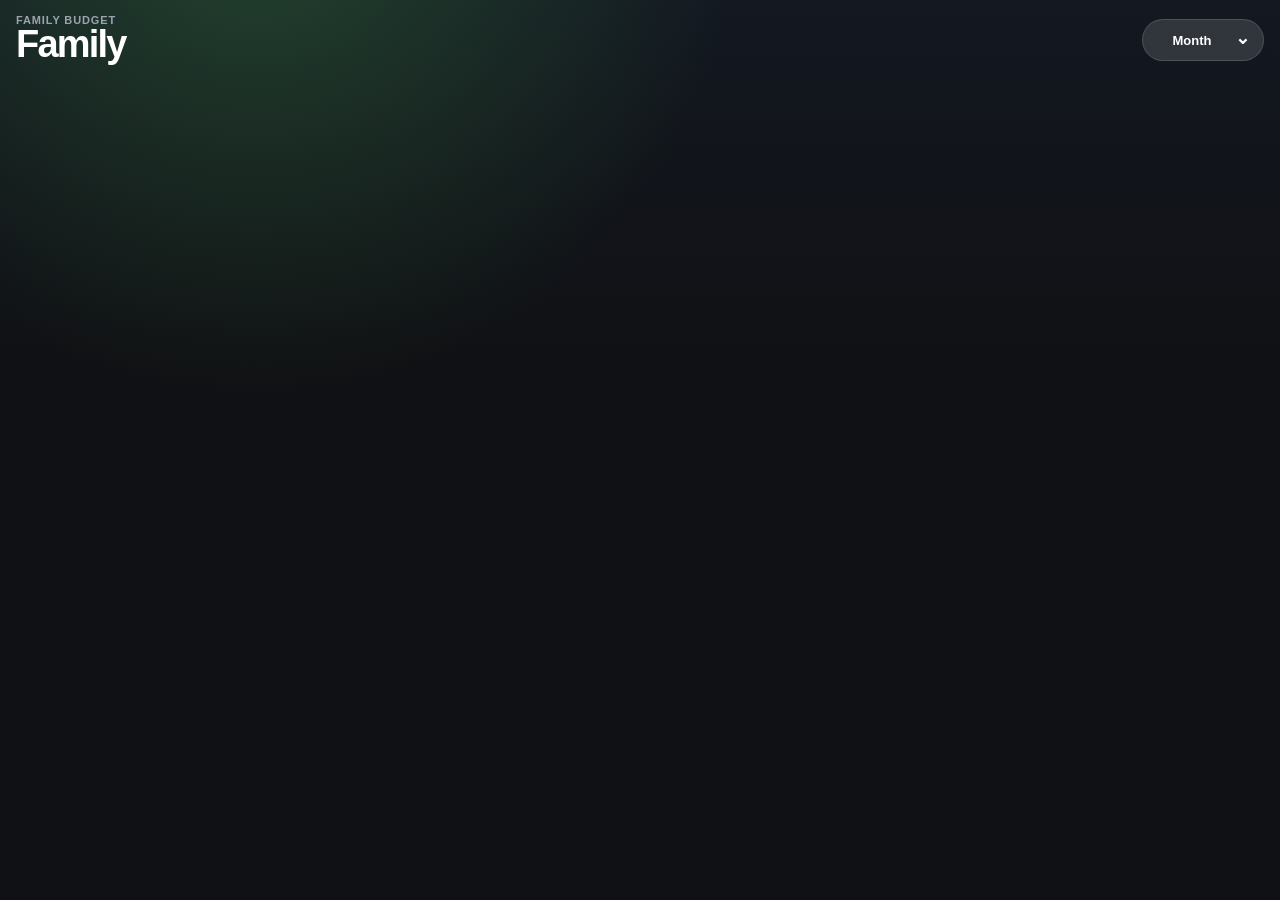
==== index.html @ 17b109dc "Sprint 1.1 dashboard cards" ====
<!doctype html>
<html lang="en">
<head>
  <meta charset="UTF-8">
  <meta name="viewport" content="width=device-width, initial-scale=1, maximum-scale=1, viewport-fit=cover">
  <title>Family Budget</title>
  <meta name="theme-color" content="#101114">
  <meta name="apple-mobile-web-app-title" content="Budget">
  <meta name="apple-mobile-web-app-capable" content="yes">
  <meta name="mobile-web-app-capable" content="yes">
  <meta name="apple-mobile-web-app-status-bar-style" content="black-translucent">
  <link rel="manifest" href="manifest.json">
  <link rel="stylesheet" href="style.css">
</head>

<body>
  <div class="phone-app">
    <header class="app-header">
      <div>
        <div class="mini-label">Family Budget</div>
        <h1>Family</h1>
      </div>

      <div class="month-picker">
        <button id="monthButton" class="month-button" type="button">Month</button>
        <div id="monthMenu" class="month-menu hidden"></div>
      </div>
    </header>

    <main class="app-main">
      <section id="setupCard" class="sheet-card hidden">
        <div class="section-title">Choose user</div>
        <select id="userSelect"></select>
        <button id="continueBtn" type="button">Continue</button>
      </section>

      <section id="mainApp" class="hidden">
        <section id="viewHome" class="view active-view">
          <section id="miniDashboard" class="mini-dashboard hidden">
            <div>
              <span>Remaining this month</span>
              <strong id="miniRemaining"></strong>
            </div>
            <div class="mini-dashboard-bar">
              <div id="miniDashboardFill"></div>
            </div>
          </section>

          <div id="userButtons" class="user-buttons"></div>
          <div id="favoriteButtons" class="favorite-buttons"></div>

          <section id="heroCard" class="hero-card hidden">
            <div class="hero-top">
              <div>
                <div class="mini-label">Selected</div>
                <div id="previewCategory" class="hero-category"></div>
              </div>
              <div class="hero-balance">
                <div class="mini-label">Balance</div>
                <div id="previewBalance" class="balance-amount"></div>
              </div>
            </div>
            <div class="progress-track"><div id="progressFill" class="progress-fill"></div></div>
            <div class="stats-grid">
              <div><span>Budget</span><strong id="previewBudget"></strong></div>
              <div><span>Spent</span><strong id="previewSpent"></strong></div>
            </div>
          </section>

          <section class="input-panel">
            <label><span>Category</span><select id="categorySelect"></select></label>
            <label><span>Amount</span><input id="amountInput" type="number" inputmode="decimal" placeholder="0.00"></label>
            <button id="addBtn" type="button">Add Expense</button>
          </section>

          <section id="undoCard" class="undo-card hidden">
            <div><span>Last added on this device</span><strong id="lastExpenseText"></strong></div>
            <button id="undoBtn" type="button">Undo</button>
          </section>

          <div id="message" class="toast hidden"></div>
        </section>

        <section id="viewBudget" class="view">
          <section class="screen-card">
            <div class="screen-title">Budget</div>
            <div id="budgetList" class="budget-list"></div>
          </section>
        </section>

        <section id="viewDashboard" class="view">
          <section id="dashboardCard" class="dashboard-card hidden">
            <div class="dash-top">
              <div><div class="mini-label">Available this month</div><div id="dashRemaining" class="dash-main"></div></div>
              <div class="dash-percent"><div id="dashPercent"></div><span>spent</span></div>
            </div>
            <div class="dash-progress-track"><div id="dashProgressFill" class="dash-progress-fill"></div></div>
            <div class="dash-grid">
              <div><span>Income</span><strong id="dashIncome"></strong></div>
              <div><span>Expenses</span><strong id="dashExpenses"></strong></div>
            </div>
          </section>
        </section>

        <section id="viewTransactions" class="view">
          <section class="screen-card">
            <div class="screen-title">History</div>
            <div class="history-summary">
              <div><span>Transactions</span><strong id="historyCount">0</strong></div>
              <div><span>Total</span><strong id="historyTotal">€0.00</strong></div>
            </div>
            <div class="history-filters">
              <label><span>Month</span><select id="historyMonthFilter"><option value="current">Current Month</option><option value="">All Months</option></select></label>
              <label><span>User</span><select id="historyUserFilter"><option value="current">Current User</option><option value="">All Users</option></select></label>
            </div>
            <button id="refreshTransactionsBtn" class="secondary-action" type="button">Refresh History</button>
            <div id="transactionsStatus" class="settings-note">Shows filtered transactions.</div>
            <div id="transactionsList" class="transactions-list"></div>
          </section>
        </section>

        <section id="viewSettings" class="view">
          <section class="screen-card">
            <div class="screen-title">Settings</div>
            <div class="settings-list">
              <div class="settings-row"><span>App</span><strong>Family Budget</strong></div>
              <div class="settings-row"><span>Version</span><strong>Sprint 1.1</strong></div>
              <div class="settings-row"><span>Backend</span><strong>Sprint 1.1</strong></div>
              <div class="settings-row"><span>Active month</span><strong id="settingsMonth"></strong></div>
              <div class="settings-row"><span>Active user</span><strong id="settingsUser"></strong></div>
              <button id="createMonthBtn" class="settings-action" type="button">Create Next Month</button>
              <div id="settingsMessage" class="settings-note">Copies the latest month, keeps budgets, resets Total Spent to 0, and sets Balance = Budget.</div>
            </div>
          </section>
        </section>
      </section>
    </main>

    <nav id="bottomNav" class="bottom-nav hidden">
      <button class="nav-btn active" data-view="home" type="button">🏠<span>Home</span></button>
      <button class="nav-btn" data-view="budget" type="button">💳<span>Budget</span></button>
      <button class="nav-btn" data-view="dashboard" type="button">📊<span>Dashboard</span></button>
      <button class="nav-btn" data-view="transactions" type="button">🧾<span>History</span></button>
      <button class="nav-btn" data-view="settings" type="button">⚙️<span>Settings</span></button>
    </nav>
  </div>

  <script src="config.js"></script>
  <script src="app.js"></script>
</body>
</html>
---- style.css ----
*{box-sizing:border-box;-webkit-tap-highlight-color:transparent}:root{--bg:#101114;--panel:#1b1d23;--text:#fff;--muted:#9ca3af;--green:#4caf50;--orange:#f59e0b;--red:#ef4444}html,body{margin:0;width:100%;min-height:100%;background:var(--bg);color:var(--text);font-family:-apple-system,BlinkMacSystemFont,"SF Pro Display","Segoe UI",Arial,sans-serif}body{min-height:100dvh;overflow:hidden}.phone-app{width:100vw;height:100dvh;display:flex;flex-direction:column;background:radial-gradient(circle at 20% -10%,rgba(76,175,80,.28),transparent 34%),linear-gradient(180deg,#131821 0%,#101114 40%,#101114 100%)}.app-header{padding:calc(14px + env(safe-area-inset-top)) 16px 8px;display:flex;justify-content:space-between;align-items:flex-end;gap:12px}.mini-label{color:var(--muted);font-size:11px;font-weight:800;letter-spacing:.08em;text-transform:uppercase}h1{margin:1px 0 0;font-size:38px;line-height:.9;letter-spacing:-1.8px}.month-picker{position:relative}.month-button{width:auto;min-width:122px;height:42px;min-height:42px;border-radius:999px;background:rgba(255,255,255,.13);color:#fff;border:1px solid rgba(255,255,255,.14);padding:0 36px 0 14px;font-size:13px;font-weight:850;box-shadow:none}.month-button:after{content:"⌄";position:absolute;right:14px;top:8px;font-size:18px}.month-menu{position:absolute;right:0;top:48px;width:170px;max-height:270px;overflow-y:auto;padding:6px;border-radius:18px;background:#1b1d23;border:1px solid rgba(255,255,255,.14);box-shadow:0 18px 42px rgba(0,0,0,.45);z-index:100}.month-option{min-height:42px;width:100%;border-radius:14px;background:transparent!important;color:white!important;box-shadow:none!important;border:0;font-size:14px;text-align:left;padding:0 12px}.month-option.active{background:rgba(76,175,80,.30)!important}.app-main{flex:1 1 auto;padding:0 12px calc(78px + env(safe-area-inset-bottom));overflow-y:auto;-webkit-overflow-scrolling:touch}.view{display:none;animation:fadeIn .18s ease}.active-view{display:block}@keyframes fadeIn{from{opacity:.65;transform:translateY(4px)}to{opacity:1;transform:translateY(0)}}.sheet-card,.dashboard-card,.hero-card,.input-panel,.screen-card,.undo-card,.mini-dashboard{width:100%;border-radius:24px;background:rgba(27,29,35,.98);border:1px solid rgba(255,255,255,.08);box-shadow:0 12px 36px rgba(0,0,0,.25)}.sheet-card,.input-panel,.screen-card{padding:14px}.section-title,.screen-title{font-size:24px;font-weight:900;margin-bottom:12px}.mini-dashboard{padding:13px 14px;margin-bottom:10px}.mini-dashboard span{display:block;color:var(--muted);font-size:12px;font-weight:800;text-transform:uppercase}.mini-dashboard strong{display:block;font-size:32px;font-weight:950;letter-spacing:-1px;margin-top:2px}.mini-dashboard-bar{height:10px;border-radius:999px;background:rgba(255,255,255,.11);overflow:hidden;margin-top:10px}.mini-dashboard-bar div{height:100%;width:0%;border-radius:999px;background:var(--green);transition:width .25s ease}.dashboard-card,.hero-card{padding:14px;margin-bottom:10px}.dash-top,.hero-top{display:flex;justify-content:space-between;gap:12px;margin-bottom:12px}.dash-main,.hero-category{font-size:38px;line-height:.95;font-weight:950;letter-spacing:-1.6px}.dash-percent,.hero-balance{text-align:right}.dash-percent div,.balance-amount{font-size:34px;line-height:1;font-weight:950}.dash-percent span{display:block;color:var(--muted);font-size:11px;font-weight:800;text-transform:uppercase;margin-top:3px}.dash-progress-track,.progress-track{width:100%;height:13px;border-radius:999px;background:rgba(255,255,255,.11);overflow:hidden;margin-bottom:12px}.dash-progress-fill,.progress-fill{height:100%;width:0%;border-radius:999px;background:var(--green);transition:width .25s ease}.dash-progress-fill.warning,.progress-fill.warning{background:var(--orange)}.dash-progress-fill.danger,.progress-fill.danger,.progress-fill.over{background:var(--red)}.dash-grid,.stats-grid{display:grid;grid-template-columns:1fr 1fr;gap:10px}.dash-grid div,.stats-grid div{background:rgba(255,255,255,.07);border-radius:18px;padding:12px}.dash-grid span,.stats-grid span{display:block;color:var(--muted);font-size:12px;font-weight:800;margin-bottom:4px}.dash-grid strong,.stats-grid strong{font-size:20px;font-weight:900}.user-buttons,.favorite-buttons{display:grid;grid-template-columns:1fr 1fr;gap:8px}.user-buttons{margin-bottom:8px}.favorite-buttons{margin-bottom:10px}.user-button,.favorite-button{min-height:44px;background:rgba(255,255,255,.08);color:#fff;border:1px solid rgba(255,255,255,.10);box-shadow:none;font-weight:900;transition:transform .12s ease,background .12s ease}.user-button:active,.favorite-button:active,.nav-btn:active{transform:scale(.97)}.user-button{border-radius:999px;font-size:15px}.favorite-button{border-radius:18px;font-size:14px;padding:0 10px}.user-button.active,.favorite-button.active{background:rgba(76,175,80,.30);border-color:rgba(76,175,80,.7)}.favorite-button.full{grid-column:1/-1}.input-panel{margin-bottom:10px}label{display:block;margin-bottom:11px}label span{display:block;color:var(--muted);font-size:12px;text-transform:uppercase;letter-spacing:.08em;font-weight:850;margin-bottom:6px}select,input{width:100%;border:0;border-radius:18px;background:#fff;color:#050505;outline:none;padding:0 15px}#categorySelect,#userSelect{height:52px;font-size:18px;font-weight:650}input{height:62px;font-size:34px;font-weight:900;letter-spacing:-1px}button{width:100%;min-height:56px;border:0;border-radius:20px;background:var(--green);color:#fff;font-size:18px;font-weight:900;box-shadow:0 14px 30px rgba(76,175,80,.25)}button:active{transform:scale(.985)}button:disabled{opacity:.65}.toast{width:100%;padding:13px 15px;border-radius:18px;text-align:center;font-size:14px;font-weight:850;margin-bottom:8px}.toast.hidden{display:none!important}.success{background:#176d25}.warning{background:#8a5a00}.error{background:#7f1d1d}.undo-card{display:flex;align-items:center;justify-content:space-between;gap:12px;padding:12px 14px;margin-bottom:10px}.undo-card span{display:block;color:var(--muted);font-size:12px;font-weight:800;text-transform:uppercase}.undo-card strong{display:block;font-size:15px;margin-top:3px}.undo-card button{width:auto;min-height:40px;border-radius:14px;padding:0 16px;background:rgba(239,68,68,.22);border:1px solid rgba(239,68,68,.55);box-shadow:none}.budget-list{display:grid;gap:10px}.budget-row{background:rgba(255,255,255,.07);border-radius:18px;padding:12px}.budget-row-top{display:flex;justify-content:space-between;gap:12px;margin-bottom:8px}.budget-row-title,.budget-row-balance{font-weight:900}.budget-mini-track{height:8px;border-radius:999px;background:rgba(255,255,255,.11);overflow:hidden}.budget-mini-fill{height:100%;border-radius:999px;background:var(--green)}.settings-list{display:grid;gap:10px}.settings-row{display:flex;justify-content:space-between;gap:12px;background:rgba(255,255,255,.07);border-radius:18px;padding:12px}.settings-row span,.settings-note{color:var(--muted);font-weight:800}.settings-note{line-height:1.35}.settings-action{background:rgba(76,175,80,.30);border:1px solid rgba(76,175,80,.70);box-shadow:none}.bottom-nav{position:fixed;left:0;right:0;bottom:0;padding:8px 10px calc(8px + env(safe-area-inset-bottom));background:rgba(16,17,20,.92);border-top:1px solid rgba(255,255,255,.08);backdrop-filter:blur(18px);display:grid;grid-template-columns:repeat(5,1fr);gap:6px}.nav-btn{min-height:50px;border-radius:16px;background:transparent;color:var(--muted);box-shadow:none;font-size:18px;display:flex;flex-direction:column;gap:2px;align-items:center;justify-content:center}.nav-btn span{font-size:11px;font-weight:850}.nav-btn.active{color:#fff;background:rgba(76,175,80,.25)}.hidden{display:none!important}@media(max-height:740px){h1{font-size:32px}.mini-dashboard strong{font-size:28px}.dash-main,.hero-category{font-size:32px}.dash-percent div,.balance-amount{font-size:30px}.dashboard-card,.hero-card{padding:12px;border-radius:22px}.input-panel{padding:12px;border-radius:22px}input{height:56px;font-size:30px}button{min-height:50px}.favorite-button,.user-button{min-height:40px}}
.secondary-action{background:rgba(255,255,255,.08);border:1px solid rgba(255,255,255,.12);box-shadow:none;min-height:44px;font-size:15px;margin-bottom:10px}
.transactions-list{display:grid;gap:10px;margin-top:10px}
.tx-row{background:var(--soft);border-radius:18px;padding:12px;display:grid;grid-template-columns:1fr auto;gap:10px;align-items:center}
.tx-main strong{display:block;font-size:17px}.tx-main span{display:block;color:var(--muted);font-size:12px;font-weight:800;margin-top:3px}
.tx-side{text-align:right}.tx-side strong{display:block;font-size:18px}
.tx-delete{width:auto;min-height:34px;border-radius:12px;padding:0 12px;margin-top:6px;font-size:13px;background:rgba(239,68,68,.22);border:1px solid rgba(239,68,68,.55);box-shadow:none}
.empty-state{background:var(--soft);border-radius:18px;padding:14px;color:var(--muted);font-weight:800;text-align:center}

/* v6.5 History Manager */
.history-summary{display:grid;grid-template-columns:1fr 1fr;gap:10px;margin-bottom:12px}.history-summary div{background:rgba(255,255,255,.07);border-radius:18px;padding:12px}.history-summary span{display:block;color:var(--muted);font-size:12px;font-weight:850;text-transform:uppercase;letter-spacing:.06em;margin-bottom:4px}.history-summary strong{display:block;font-size:26px;font-weight:950;letter-spacing:-.8px}.history-filters{display:grid;grid-template-columns:1fr 1fr;gap:10px;margin-bottom:10px}.history-filters label{margin:0}.history-filters select{height:46px;font-size:15px;font-weight:750}.secondary-action{background:rgba(255,255,255,.08);border:1px solid rgba(255,255,255,.12);box-shadow:none;min-height:44px;font-size:15px;margin-bottom:10px}.transactions-list{display:grid;gap:10px;margin-top:10px}.tx-row{background:var(--soft);border-radius:18px;padding:13px;display:grid;grid-template-columns:1fr auto;gap:10px;align-items:center}.tx-main strong{display:block;font-size:18px;font-weight:950}.tx-main span{display:block;color:var(--muted);font-size:12px;font-weight:800;margin-top:4px;line-height:1.35}.tx-side{text-align:right}.tx-side strong{display:block;font-size:20px;font-weight:950}.tx-delete{width:auto;min-height:34px;border-radius:12px;padding:0 12px;margin-top:7px;font-size:13px;background:rgba(239,68,68,.22);border:1px solid rgba(239,68,68,.55);box-shadow:none}.empty-state{background:var(--soft);border-radius:18px;padding:14px;color:var(--muted);font-weight:800;text-align:center}

.tx-action{display:inline-block;border-radius:999px;padding:4px 8px;font-size:11px;font-weight:900;margin-bottom:6px}
.tx-action.added{background:rgba(76,175,80,.22);color:#b8ffbd}
.tx-action.undo{background:rgba(245,158,11,.22);color:#ffdca0}
.tx-action.deleted{background:rgba(239,68,68,.22);color:#ffb3b3}
.tx-delete.hidden{display:none!important}


/* Sprint 1.1 — Dashboard Cards */
.sprint-dashboard{
  display:grid;
  grid-template-columns:1fr 1fr;
  gap:12px;
  margin:14px 0 18px;
}
.sprint-dashboard .dash-card{
  position:relative;
  overflow:hidden;
  background:rgba(255,255,255,.08);
  border:1px solid rgba(255,255,255,.12);
  border-radius:22px;
  padding:16px 14px 14px;
  min-height:142px;
  box-shadow:0 14px 38px rgba(0,0,0,.18);
  transition:transform .12s ease, border-color .18s ease;
}
.sprint-dashboard .dash-card:active{transform:scale(.985)}
.sprint-dashboard .dash-accent{
  position:absolute;
  left:0;top:0;right:0;
  height:4px;
  opacity:.95;
}
.sprint-dashboard .dash-icon{
  width:42px;
  height:42px;
  display:grid;
  place-items:center;
  border-radius:50%;
  background:rgba(255,255,255,.10);
  font-size:22px;
  margin-bottom:12px;
}
.sprint-dashboard .dash-value{
  font-size:28px;
  line-height:1;
  font-weight:950;
  letter-spacing:-1px;
  color:#fff;
  margin-bottom:8px;
}
.sprint-dashboard .dash-label{
  font-size:15px;
  font-weight:900;
  margin-bottom:5px;
}
.sprint-dashboard .dash-meta{
  font-size:12px;
  font-weight:800;
  color:rgba(255,255,255,.62);
}
.sprint-dashboard .dash-income{
  background:linear-gradient(180deg, rgba(34,197,94,.18), rgba(255,255,255,.055));
}
.sprint-dashboard .dash-income .dash-accent{background:#22c55e}
.sprint-dashboard .dash-income .dash-label{color:#86efac}
.sprint-dashboard .dash-expenses{
  background:linear-gradient(180deg, rgba(239,68,68,.18), rgba(255,255,255,.055));
}
.sprint-dashboard .dash-expenses .dash-accent{background:#ef4444}
.sprint-dashboard .dash-expenses .dash-label{color:#fca5a5}
.sprint-dashboard .dash-available{
  grid-column:1 / -1;
  min-height:132px;
  background:linear-gradient(180deg, rgba(59,130,246,.20), rgba(255,255,255,.06));
}
.sprint-dashboard .dash-available .dash-accent{background:#3b82f6}
.sprint-dashboard .dash-available .dash-label{color:#93c5fd}
.sprint-dashboard .dash-available .dash-value{font-size:34px}
@media (min-width:720px){
  .sprint-dashboard{grid-template-columns:repeat(3,1fr)}
  .sprint-dashboard .dash-available{grid-column:auto;min-height:142px}
  .sprint-dashboard .dash-available .dash-value{font-size:28px}
}
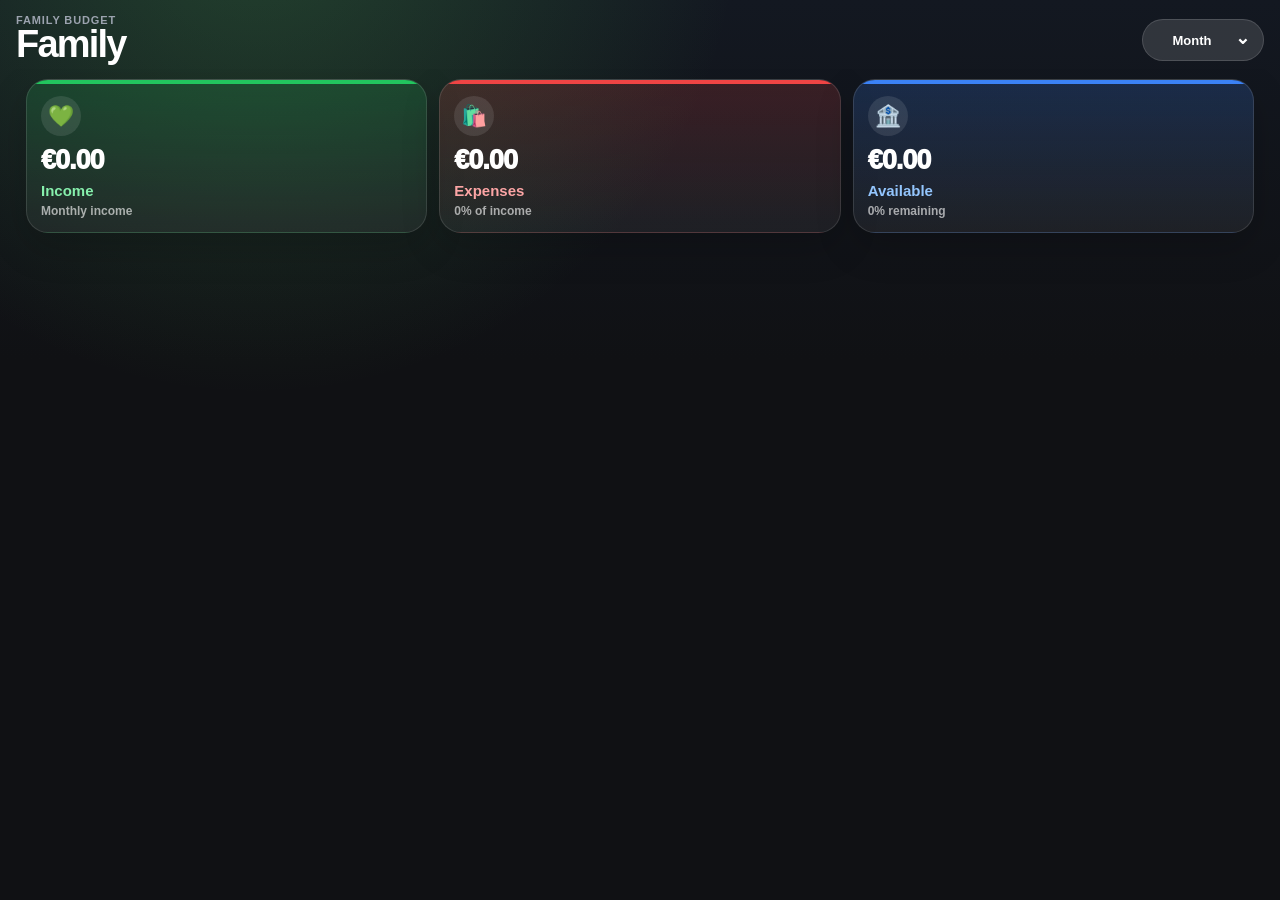
==== commit 74b6b380: "Sprint 1.1.3 dashboard cards real patch" ====
--- a/index.html
+++ b/index.html
@@ -28,6 +28,30 @@
     </header>
 
     <main class="app-main">
+        <section id="sprintDashboardCards" class="sprint-dashboard">
+          <article class="dash-card dash-income">
+            <div class="dash-accent"></div>
+            <div class="dash-icon">💚</div>
+            <div class="dash-value" id="dashIncomeValue">€0.00</div>
+            <div class="dash-label">Income</div>
+            <div class="dash-meta">Monthly income</div>
+          </article>
+          <article class="dash-card dash-expenses">
+            <div class="dash-accent"></div>
+            <div class="dash-icon">🛍️</div>
+            <div class="dash-value" id="dashExpensesValue">€0.00</div>
+            <div class="dash-label">Expenses</div>
+            <div class="dash-meta" id="dashExpensesMeta">0% of income</div>
+          </article>
+          <article class="dash-card dash-available">
+            <div class="dash-accent"></div>
+            <div class="dash-icon">🏦</div>
+            <div class="dash-value" id="dashAvailableValue">€0.00</div>
+            <div class="dash-label">Available</div>
+            <div class="dash-meta" id="dashAvailableMeta">0% remaining</div>
+          </article>
+        </section>
+
       <section id="setupCard" class="sheet-card hidden">
         <div class="section-title">Choose user</div>
         <select id="userSelect"></select>
@@ -124,8 +148,8 @@
             <div class="screen-title">Settings</div>
             <div class="settings-list">
               <div class="settings-row"><span>App</span><strong>Family Budget</strong></div>
-              <div class="settings-row"><span>Version</span><strong>Sprint 1.1</strong></div>
-              <div class="settings-row"><span>Backend</span><strong>Sprint 1.1</strong></div>
+              <div class="settings-row"><span>Version</span><strong>Sprint 1.1.3</strong></div>
+              <div class="settings-row"><span>Backend</span><strong>Sprint 1.1.3</strong></div>
               <div class="settings-row"><span>Active month</span><strong id="settingsMonth"></strong></div>
               <div class="settings-row"><span>Active user</span><strong id="settingsUser"></strong></div>
               <button id="createMonthBtn" class="settings-action" type="button">Create Next Month</button>
--- a/style.css
+++ b/style.css
@@ -17,79 +17,50 @@
 .tx-delete.hidden{display:none!important}
 
 
-/* Sprint 1.1 — Dashboard Cards */
-.sprint-dashboard{
-  display:grid;
+/* Sprint 1.1.3 — Real Dashboard Cards */
+#sprintDashboardCards.sprint-dashboard{
+  display:grid!important;
   grid-template-columns:1fr 1fr;
   gap:12px;
-  margin:14px 0 18px;
+  margin:10px 0 12px;
+  padding:0 14px;
 }
-.sprint-dashboard .dash-card{
+#sprintDashboardCards .dash-card{
   position:relative;
   overflow:hidden;
   background:rgba(255,255,255,.08);
   border:1px solid rgba(255,255,255,.12);
   border-radius:22px;
   padding:16px 14px 14px;
-  min-height:142px;
+  min-height:132px;
   box-shadow:0 14px 38px rgba(0,0,0,.18);
-  transition:transform .12s ease, border-color .18s ease;
 }
-.sprint-dashboard .dash-card:active{transform:scale(.985)}
-.sprint-dashboard .dash-accent{
-  position:absolute;
-  left:0;top:0;right:0;
-  height:4px;
-  opacity:.95;
+#sprintDashboardCards .dash-accent{
+  position:absolute;left:0;top:0;right:0;height:4px;
 }
-.sprint-dashboard .dash-icon{
-  width:42px;
-  height:42px;
-  display:grid;
-  place-items:center;
-  border-radius:50%;
-  background:rgba(255,255,255,.10);
-  font-size:22px;
-  margin-bottom:12px;
+#sprintDashboardCards .dash-icon{
+  width:40px;height:40px;display:grid;place-items:center;
+  border-radius:50%;background:rgba(255,255,255,.10);
+  font-size:21px;margin-bottom:11px;
 }
-.sprint-dashboard .dash-value{
-  font-size:28px;
-  line-height:1;
-  font-weight:950;
-  letter-spacing:-1px;
-  color:#fff;
-  margin-bottom:8px;
+#sprintDashboardCards .dash-value{
+  font-size:27px;line-height:1;font-weight:950;letter-spacing:-1px;
+  color:#fff;margin-bottom:8px;
 }
-.sprint-dashboard .dash-label{
-  font-size:15px;
-  font-weight:900;
-  margin-bottom:5px;
+#sprintDashboardCards .dash-label{font-size:15px;font-weight:900;margin-bottom:5px}
+#sprintDashboardCards .dash-meta{font-size:12px;font-weight:800;color:rgba(255,255,255,.62)}
+#sprintDashboardCards .dash-income{background:linear-gradient(180deg, rgba(34,197,94,.18), rgba(255,255,255,.055))}
+#sprintDashboardCards .dash-income .dash-accent{background:#22c55e}
+#sprintDashboardCards .dash-income .dash-label{color:#86efac}
+#sprintDashboardCards .dash-expenses{background:linear-gradient(180deg, rgba(239,68,68,.18), rgba(255,255,255,.055))}
+#sprintDashboardCards .dash-expenses .dash-accent{background:#ef4444}
+#sprintDashboardCards .dash-expenses .dash-label{color:#fca5a5}
+#sprintDashboardCards .dash-available{grid-column:1 / -1;min-height:126px;background:linear-gradient(180deg, rgba(59,130,246,.20), rgba(255,255,255,.06))}
+#sprintDashboardCards .dash-available .dash-accent{background:#3b82f6}
+#sprintDashboardCards .dash-available .dash-label{color:#93c5fd}
+#sprintDashboardCards .dash-available .dash-value{font-size:34px}
+@media (min-width:720px){
+  #sprintDashboardCards.sprint-dashboard{grid-template-columns:repeat(3,1fr)}
+  #sprintDashboardCards .dash-available{grid-column:auto;min-height:132px}
+  #sprintDashboardCards .dash-available .dash-value{font-size:27px}
 }
-.sprint-dashboard .dash-meta{
-  font-size:12px;
-  font-weight:800;
-  color:rgba(255,255,255,.62);
-}
-.sprint-dashboard .dash-income{
-  background:linear-gradient(180deg, rgba(34,197,94,.18), rgba(255,255,255,.055));
-}
-.sprint-dashboard .dash-income .dash-accent{background:#22c55e}
-.sprint-dashboard .dash-income .dash-label{color:#86efac}
-.sprint-dashboard .dash-expenses{
-  background:linear-gradient(180deg, rgba(239,68,68,.18), rgba(255,255,255,.055));
-}
-.sprint-dashboard .dash-expenses .dash-accent{background:#ef4444}
-.sprint-dashboard .dash-expenses .dash-label{color:#fca5a5}
-.sprint-dashboard .dash-available{
-  grid-column:1 / -1;
-  min-height:132px;
-  background:linear-gradient(180deg, rgba(59,130,246,.20), rgba(255,255,255,.06));
-}
-.sprint-dashboard .dash-available .dash-accent{background:#3b82f6}
-.sprint-dashboard .dash-available .dash-label{color:#93c5fd}
-.sprint-dashboard .dash-available .dash-value{font-size:34px}
-@media (min-width:720px){
-  .sprint-dashboard{grid-template-columns:repeat(3,1fr)}
-  .sprint-dashboard .dash-available{grid-column:auto;min-height:142px}
-  .sprint-dashboard .dash-available .dash-value{font-size:28px}
-}
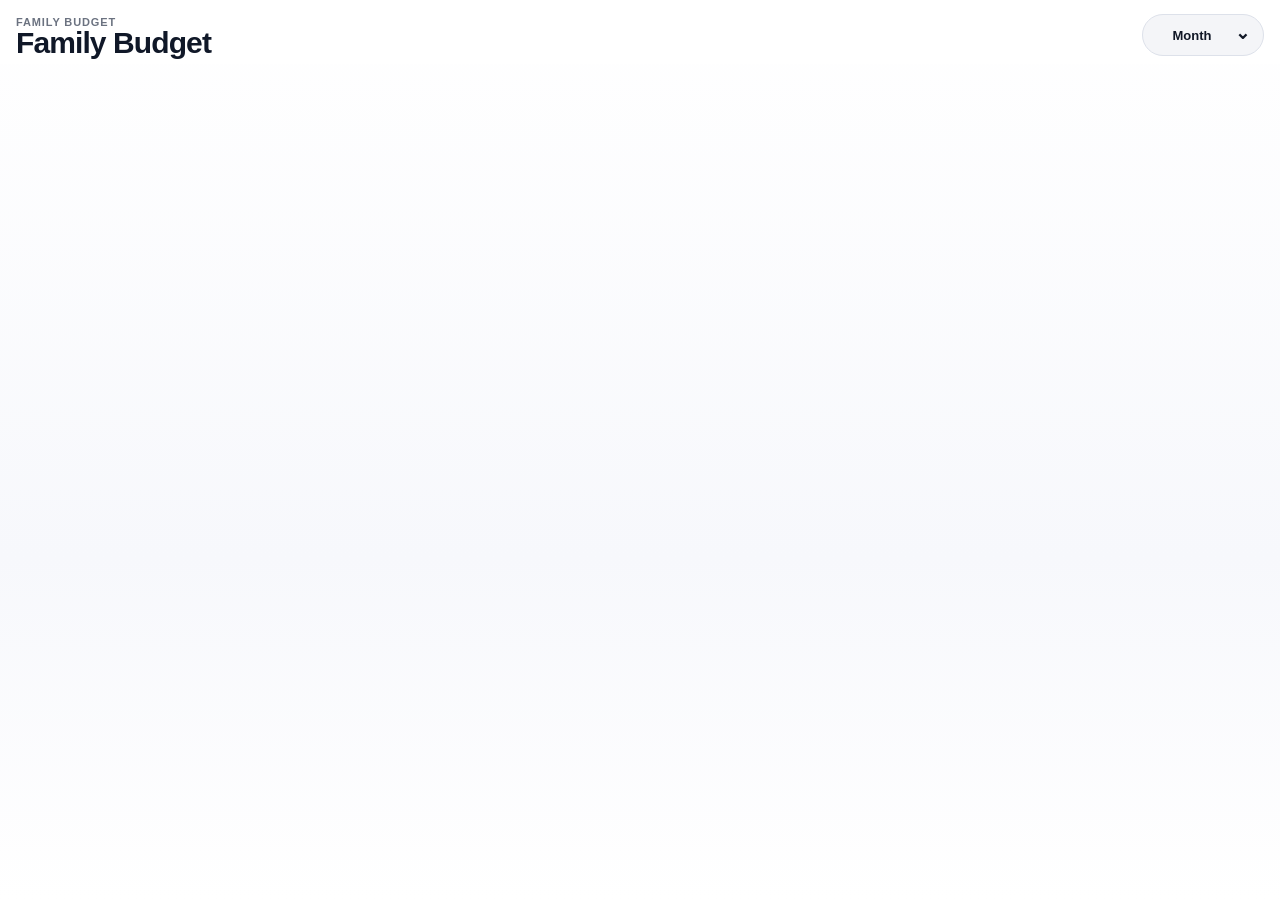
==== commit 0b033888: "Sprint 1.2 home redesign" ====
--- a/index.html
+++ b/index.html
@@ -18,7 +18,7 @@
     <header class="app-header">
       <div>
         <div class="mini-label">Family Budget</div>
-        <h1>Family</h1>
+        <h1>Family Budget</h1>
       </div>
 
       <div class="month-picker">
@@ -28,30 +28,6 @@
     </header>
 
     <main class="app-main">
-        <section id="sprintDashboardCards" class="sprint-dashboard">
-          <article class="dash-card dash-income">
-            <div class="dash-accent"></div>
-            <div class="dash-icon">💚</div>
-            <div class="dash-value" id="dashIncomeValue">€0.00</div>
-            <div class="dash-label">Income</div>
-            <div class="dash-meta">Monthly income</div>
-          </article>
-          <article class="dash-card dash-expenses">
-            <div class="dash-accent"></div>
-            <div class="dash-icon">🛍️</div>
-            <div class="dash-value" id="dashExpensesValue">€0.00</div>
-            <div class="dash-label">Expenses</div>
-            <div class="dash-meta" id="dashExpensesMeta">0% of income</div>
-          </article>
-          <article class="dash-card dash-available">
-            <div class="dash-accent"></div>
-            <div class="dash-icon">🏦</div>
-            <div class="dash-value" id="dashAvailableValue">€0.00</div>
-            <div class="dash-label">Available</div>
-            <div class="dash-meta" id="dashAvailableMeta">0% remaining</div>
-          </article>
-        </section>
-
       <section id="setupCard" class="sheet-card hidden">
         <div class="section-title">Choose user</div>
         <select id="userSelect"></select>
@@ -59,43 +35,82 @@
       </section>
 
       <section id="mainApp" class="hidden">
-        <section id="viewHome" class="view active-view">
-          <section id="miniDashboard" class="mini-dashboard hidden">
-            <div>
-              <span>Remaining this month</span>
-              <strong id="miniRemaining"></strong>
-            </div>
-            <div class="mini-dashboard-bar">
-              <div id="miniDashboardFill"></div>
-            </div>
+        <section id="viewHome" class="view active-view home-redesign">
+          <section id="miniDashboard" class="home-summary">
+            <article class="home-money-card income-card">
+              <div class="card-top-line"></div>
+              <div class="money-icon">💚</div>
+              <div id="homeIncomeValue" class="money-value">€0.00</div>
+              <div class="money-label">Income</div>
+              <div class="money-meta">Monthly income</div>
+            </article>
+
+            <article class="home-money-card expenses-card">
+              <div class="card-top-line"></div>
+              <div class="money-icon">🛍️</div>
+              <div id="homeExpensesValue" class="money-value">€0.00</div>
+              <div class="money-label">Expenses</div>
+              <div id="homeExpensesMeta" class="money-meta">0% of income</div>
+            </article>
+
+            <article class="home-money-card available-card">
+              <div class="card-top-line"></div>
+              <div class="money-icon">🏦</div>
+              <div id="homeAvailableValue" class="money-value">€0.00</div>
+              <div class="money-label">Available</div>
+              <div id="homeAvailableMeta" class="money-meta">0% remaining</div>
+            </article>
+
+            <strong id="miniRemaining" class="visually-hidden"></strong>
+            <div class="visually-hidden mini-dashboard-bar"><div id="miniDashboardFill"></div></div>
           </section>
 
-          <div id="userButtons" class="user-buttons"></div>
-          <div id="favoriteButtons" class="favorite-buttons"></div>
+          <section class="quick-section">
+            <div class="section-row-title">
+              <div><span class="star-icon">⭐</span>Quick Categories</div>
+              <button class="small-edit-btn" type="button">✎</button>
+            </div>
+            <div id="favoriteButtons" class="quick-category-row"></div>
+          </section>
 
-          <section id="heroCard" class="hero-card hidden">
-            <div class="hero-top">
-              <div>
-                <div class="mini-label">Selected</div>
-                <div id="previewCategory" class="hero-category"></div>
-              </div>
-              <div class="hero-balance">
-                <div class="mini-label">Balance</div>
-                <div id="previewBalance" class="balance-amount"></div>
-              </div>
+          <section id="heroCard" class="selected-mini-card hidden">
+            <div>
+              <span>Selected</span>
+              <strong id="previewCategory"></strong>
+            </div>
+            <div>
+              <span>Balance</span>
+              <strong id="previewBalance"></strong>
             </div>
             <div class="progress-track"><div id="progressFill" class="progress-fill"></div></div>
-            <div class="stats-grid">
+            <div class="selected-stats">
               <div><span>Budget</span><strong id="previewBudget"></strong></div>
               <div><span>Spent</span><strong id="previewSpent"></strong></div>
             </div>
           </section>
 
-          <section class="input-panel">
-            <label><span>Category</span><select id="categorySelect"></select></label>
-            <label><span>Amount</span><input id="amountInput" type="number" inputmode="decimal" placeholder="0.00"></label>
-            <button id="addBtn" type="button">Add Expense</button>
+          <section class="input-panel amount-panel">
+            <div class="amount-header">
+              <label for="amountInput">Amount</label>
+              <span>EUR</span>
+            </div>
+            <div class="amount-input-wrap">
+              <span>€</span>
+              <input id="amountInput" type="number" inputmode="decimal" placeholder="0,00">
+            </div>
+            <button id="addBtn" type="button"><span>＋</span>Add Expense</button>
           </section>
+
+          <details class="advanced-panel">
+            <summary>Advanced</summary>
+            <div class="advanced-content">
+              <div class="advanced-row">
+                <span>👤 User</span>
+                <div id="userButtons" class="user-buttons"></div>
+              </div>
+              <label><span>Category</span><select id="categorySelect"></select></label>
+            </div>
+          </details>
 
           <section id="undoCard" class="undo-card hidden">
             <div><span>Last added on this device</span><strong id="lastExpenseText"></strong></div>
@@ -148,8 +163,8 @@
             <div class="screen-title">Settings</div>
             <div class="settings-list">
               <div class="settings-row"><span>App</span><strong>Family Budget</strong></div>
-              <div class="settings-row"><span>Version</span><strong>Sprint 1.1.3</strong></div>
-              <div class="settings-row"><span>Backend</span><strong>Sprint 1.1.3</strong></div>
+              <div class="settings-row"><span>Version</span><strong>Sprint 1.2</strong></div>
+              <div class="settings-row"><span>Backend</span><strong>Sprint 1.2</strong></div>
               <div class="settings-row"><span>Active month</span><strong id="settingsMonth"></strong></div>
               <div class="settings-row"><span>Active user</span><strong id="settingsUser"></strong></div>
               <button id="createMonthBtn" class="settings-action" type="button">Create Next Month</button>
--- a/style.css
+++ b/style.css
@@ -17,50 +17,361 @@
 .tx-delete.hidden{display:none!important}
 
 
-/* Sprint 1.1.3 — Real Dashboard Cards */
-#sprintDashboardCards.sprint-dashboard{
-  display:grid!important;
+/* Sprint 1.2 — Home Redesign */
+body{
+  background:#f6f7fb;
+  color:#111827;
+}
+.phone-app{
+  background:linear-gradient(180deg,#ffffff 0%,#f7f8fc 62%,#ffffff 100%);
+  color:#111827;
+}
+.app-header{
+  background:rgba(255,255,255,.92);
+  border-bottom:0;
+  color:#111827;
+}
+.app-header h1{
+  font-size:30px;
+  color:#101828;
+  letter-spacing:-.9px;
+}
+.mini-label{
+  color:#6b7280;
+  text-shadow:none;
+}
+.month-button{
+  background:#f4f5f8;
+  border:1px solid #dde1ea;
+  color:#111827;
+  box-shadow:none;
+}
+.month-menu{
+  background:#ffffff;
+  color:#111827;
+  border:1px solid #e5e7eb;
+  box-shadow:0 18px 50px rgba(15,23,42,.18);
+}
+.month-option{
+  color:#111827;
+}
+.home-summary{
+  display:grid;
   grid-template-columns:1fr 1fr;
   gap:12px;
-  margin:10px 0 12px;
   padding:0 14px;
-}
-#sprintDashboardCards .dash-card{
+  margin:12px 0 20px;
+}
+.home-money-card{
   position:relative;
   overflow:hidden;
-  background:rgba(255,255,255,.08);
-  border:1px solid rgba(255,255,255,.12);
   border-radius:22px;
   padding:16px 14px 14px;
-  min-height:132px;
-  box-shadow:0 14px 38px rgba(0,0,0,.18);
-}
-#sprintDashboardCards .dash-accent{
-  position:absolute;left:0;top:0;right:0;height:4px;
-}
-#sprintDashboardCards .dash-icon{
-  width:40px;height:40px;display:grid;place-items:center;
-  border-radius:50%;background:rgba(255,255,255,.10);
-  font-size:21px;margin-bottom:11px;
-}
-#sprintDashboardCards .dash-value{
-  font-size:27px;line-height:1;font-weight:950;letter-spacing:-1px;
-  color:#fff;margin-bottom:8px;
-}
-#sprintDashboardCards .dash-label{font-size:15px;font-weight:900;margin-bottom:5px}
-#sprintDashboardCards .dash-meta{font-size:12px;font-weight:800;color:rgba(255,255,255,.62)}
-#sprintDashboardCards .dash-income{background:linear-gradient(180deg, rgba(34,197,94,.18), rgba(255,255,255,.055))}
-#sprintDashboardCards .dash-income .dash-accent{background:#22c55e}
-#sprintDashboardCards .dash-income .dash-label{color:#86efac}
-#sprintDashboardCards .dash-expenses{background:linear-gradient(180deg, rgba(239,68,68,.18), rgba(255,255,255,.055))}
-#sprintDashboardCards .dash-expenses .dash-accent{background:#ef4444}
-#sprintDashboardCards .dash-expenses .dash-label{color:#fca5a5}
-#sprintDashboardCards .dash-available{grid-column:1 / -1;min-height:126px;background:linear-gradient(180deg, rgba(59,130,246,.20), rgba(255,255,255,.06))}
-#sprintDashboardCards .dash-available .dash-accent{background:#3b82f6}
-#sprintDashboardCards .dash-available .dash-label{color:#93c5fd}
-#sprintDashboardCards .dash-available .dash-value{font-size:34px}
+  min-height:136px;
+  border:1px solid #e5e7eb;
+  box-shadow:0 14px 34px rgba(15,23,42,.07);
+}
+.home-money-card .card-top-line{
+  position:absolute;
+  left:0;top:0;right:0;height:4px;
+}
+.money-icon{
+  width:42px;
+  height:42px;
+  border-radius:50%;
+  display:grid;
+  place-items:center;
+  background:rgba(255,255,255,.82);
+  box-shadow:inset 0 0 0 1px rgba(0,0,0,.04);
+  font-size:22px;
+  margin-bottom:12px;
+}
+.money-value{
+  font-size:28px;
+  line-height:1;
+  font-weight:950;
+  letter-spacing:-1px;
+  margin-bottom:8px;
+  color:#0f172a;
+}
+.money-label{
+  font-size:15px;
+  font-weight:900;
+  margin-bottom:4px;
+}
+.money-meta{
+  font-size:12px;
+  font-weight:800;
+  color:#64748b;
+}
+.income-card{
+  background:linear-gradient(180deg,#ecfdf3 0%,#ffffff 100%);
+}
+.income-card .card-top-line{background:#16a34a}
+.income-card .money-label{color:#14833b}
+.expenses-card{
+  background:linear-gradient(180deg,#fff1f2 0%,#ffffff 100%);
+}
+.expenses-card .card-top-line{background:#ef4444}
+.expenses-card .money-label{color:#dc2626}
+.available-card{
+  grid-column:1 / -1;
+  background:linear-gradient(180deg,#eff6ff 0%,#ffffff 100%);
+}
+.available-card .card-top-line{background:#2563eb}
+.available-card .money-label{color:#2563eb}
+.available-card .money-value{font-size:34px}
+
+.quick-section{
+  padding:0 14px;
+  margin-bottom:18px;
+}
+.section-row-title{
+  display:flex;
+  align-items:center;
+  justify-content:space-between;
+  font-size:22px;
+  font-weight:950;
+  margin-bottom:12px;
+  color:#111827;
+}
+.star-icon{margin-right:8px}
+.small-edit-btn{
+  width:auto;
+  min-height:34px;
+  padding:0 10px;
+  border-radius:12px;
+  background:#f4f2ff;
+  color:#6d28d9;
+  border:0;
+  box-shadow:none;
+  font-size:16px;
+}
+.quick-category-row{
+  display:flex;
+  gap:10px;
+  overflow-x:auto;
+  padding-bottom:7px;
+  scrollbar-width:none;
+}
+.quick-category-row::-webkit-scrollbar{display:none}
+.quick-category-chip{
+  flex:0 0 86px;
+  min-height:96px;
+  border-radius:18px;
+  border:1px solid #dce2ea;
+  background:#fff;
+  color:#111827;
+  box-shadow:0 10px 26px rgba(15,23,42,.06);
+  display:flex;
+  flex-direction:column;
+  align-items:center;
+  justify-content:center;
+  gap:8px;
+  padding:10px;
+  font-size:13px;
+}
+.quick-category-chip span{
+  font-size:27px;
+  line-height:1;
+}
+.quick-category-chip strong{
+  font-size:13px;
+  font-weight:850;
+  white-space:nowrap;
+}
+.quick-category-chip.active{
+  border-color:#16a34a;
+  background:#ecfdf3;
+  color:#087531;
+  box-shadow:0 0 0 2px rgba(22,163,74,.12),0 10px 26px rgba(15,23,42,.06);
+}
+.quick-category-chip.wide{flex-basis:120px}
+.more-chip span{
+  color:#64748b;
+  letter-spacing:2px;
+}
+.selected-mini-card{
+  margin:0 14px 14px;
+  background:#ffffff;
+  border:1px solid #e5e7eb;
+  border-radius:22px;
+  padding:14px;
+  box-shadow:0 12px 28px rgba(15,23,42,.06);
+  color:#111827;
+}
+.selected-mini-card .hero-top,
+.selected-mini-card{
+  color:#111827;
+}
+.selected-mini-card span,
+.selected-stats span{
+  color:#64748b;
+  font-size:12px;
+  font-weight:850;
+}
+.selected-mini-card strong{
+  color:#111827;
+}
+.amount-panel{
+  margin:0 14px 14px;
+  background:#ffffff;
+  border:1px solid #e5e7eb;
+  border-radius:22px;
+  box-shadow:0 12px 28px rgba(15,23,42,.06);
+  padding:14px;
+}
+.amount-header{
+  display:flex;
+  align-items:center;
+  justify-content:space-between;
+  margin-bottom:10px;
+}
+.amount-header label{
+  font-size:18px;
+  font-weight:950;
+  color:#111827;
+}
+.amount-header span{
+  background:#f3f4f6;
+  border:1px solid #e5e7eb;
+  border-radius:999px;
+  padding:7px 12px;
+  font-weight:850;
+}
+.amount-input-wrap{
+  display:flex;
+  align-items:center;
+  gap:10px;
+  border:1px solid #dce2ea;
+  border-radius:15px;
+  padding:0 14px;
+  height:58px;
+  margin-bottom:12px;
+  background:#fff;
+}
+.amount-input-wrap span{
+  color:#64748b;
+  font-size:24px;
+  font-weight:850;
+}
+.amount-input-wrap input{
+  border:0!important;
+  background:transparent!important;
+  box-shadow:none!important;
+  padding:0!important;
+  color:#111827!important;
+  font-size:30px!important;
+  min-height:auto!important;
+}
+.amount-input-wrap input:focus{outline:none}
+.amount-panel #addBtn{
+  min-height:56px;
+  border-radius:15px;
+  background:linear-gradient(135deg,#11a052,#087a3b);
+  box-shadow:0 14px 28px rgba(8,122,59,.22);
+  display:flex;
+  align-items:center;
+  justify-content:center;
+  gap:10px;
+  font-size:19px;
+}
+.amount-panel #addBtn span{
+  width:28px;
+  height:28px;
+  border-radius:50%;
+  background:#fff;
+  color:#0b8a43;
+  display:grid;
+  place-items:center;
+  font-weight:950;
+}
+.advanced-panel{
+  margin:0 14px 90px;
+  background:#ffffff;
+  border:1px solid #e5e7eb;
+  border-radius:20px;
+  box-shadow:0 12px 28px rgba(15,23,42,.05);
+  overflow:hidden;
+}
+.advanced-panel summary{
+  cursor:pointer;
+  list-style:none;
+  padding:16px;
+  font-weight:950;
+  color:#6d28d9;
+  background:#faf7ff;
+}
+.advanced-panel summary::-webkit-details-marker{display:none}
+.advanced-content{
+  padding:12px 14px 16px;
+  display:grid;
+  gap:12px;
+}
+.advanced-row{
+  display:grid;
+  gap:8px;
+}
+.advanced-row>span,
+.advanced-content label span{
+  color:#64748b;
+  font-weight:850;
+  font-size:13px;
+}
+.advanced-content .user-buttons{
+  grid-template-columns:1fr 1fr;
+}
+.advanced-content .user-button,
+.advanced-content .favorite-button{
+  background:#f9fafb;
+  color:#111827;
+  border:1px solid #e5e7eb;
+  box-shadow:none;
+}
+.advanced-content .user-button.active{
+  background:#ecfdf3;
+  color:#087531;
+  border-color:#16a34a;
+}
+.advanced-content select{
+  background:#fff;
+  color:#111827;
+  border:1px solid #dce2ea;
+  box-shadow:none;
+}
+.toast{
+  color:#111827;
+}
+.bottom-nav{
+  background:rgba(255,255,255,.92);
+  border-top:1px solid #e5e7eb;
+}
+.nav-btn{
+  color:#64748b;
+}
+.nav-btn.active{
+  background:#ede9fe;
+  color:#6d28d9;
+}
+.visually-hidden{
+  position:absolute!important;
+  width:1px!important;
+  height:1px!important;
+  padding:0!important;
+  margin:-1px!important;
+  overflow:hidden!important;
+  clip:rect(0,0,0,0)!important;
+  white-space:nowrap!important;
+  border:0!important;
+}
 @media (min-width:720px){
-  #sprintDashboardCards.sprint-dashboard{grid-template-columns:repeat(3,1fr)}
-  #sprintDashboardCards .dash-available{grid-column:auto;min-height:132px}
-  #sprintDashboardCards .dash-available .dash-value{font-size:27px}
-}
+  .home-summary{
+    grid-template-columns:repeat(3,1fr);
+  }
+  .available-card{
+    grid-column:auto;
+  }
+  .available-card .money-value{
+    font-size:28px;
+  }
+}
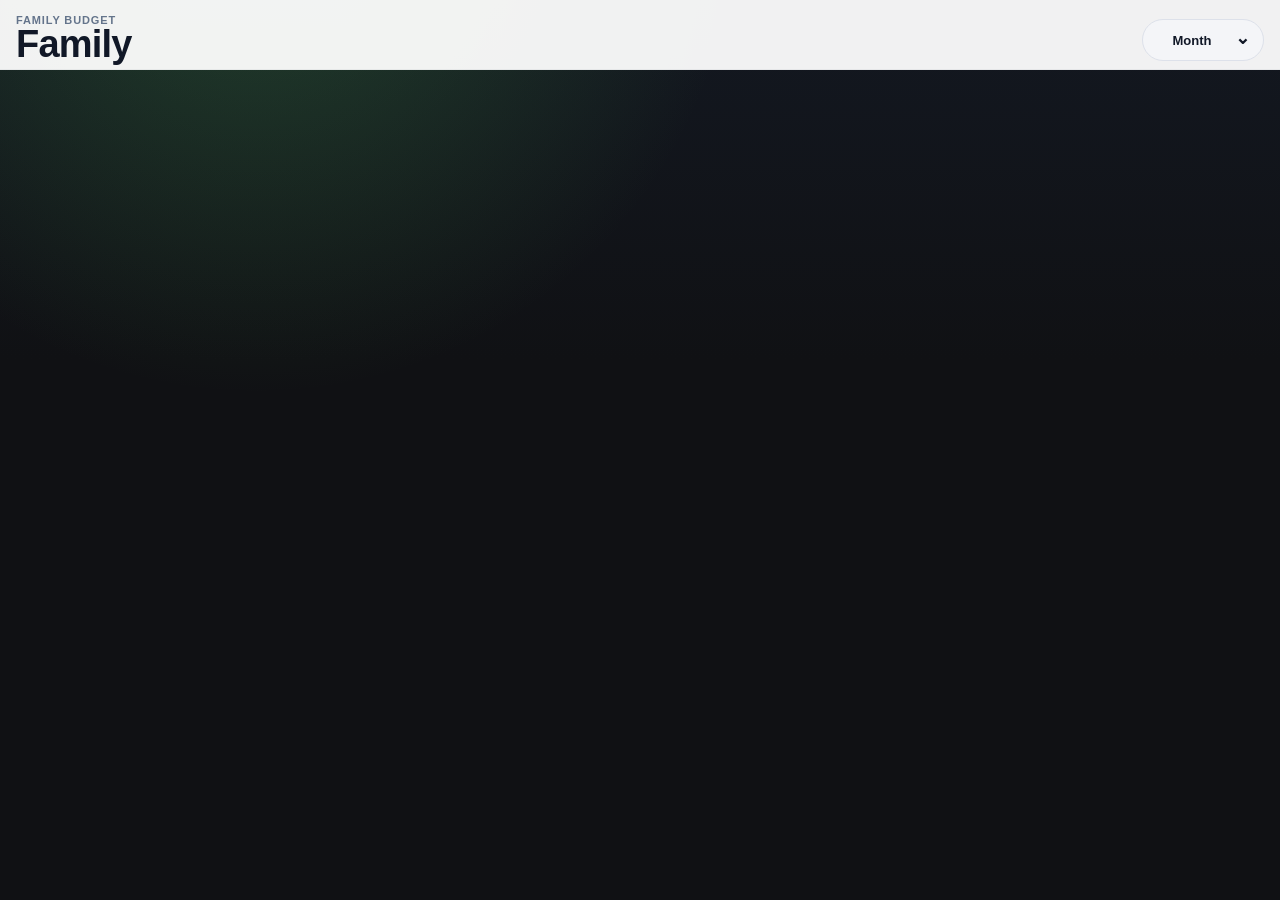
==== commit 76e2395e: "Sprint 1.2.1 safe restore" ====
--- a/index.html
+++ b/index.html
@@ -18,7 +18,7 @@
     <header class="app-header">
       <div>
         <div class="mini-label">Family Budget</div>
-        <h1>Family Budget</h1>
+        <h1>Family</h1>
       </div>
 
       <div class="month-picker">
@@ -35,82 +35,43 @@
       </section>
 
       <section id="mainApp" class="hidden">
-        <section id="viewHome" class="view active-view home-redesign">
-          <section id="miniDashboard" class="home-summary">
-            <article class="home-money-card income-card">
-              <div class="card-top-line"></div>
-              <div class="money-icon">💚</div>
-              <div id="homeIncomeValue" class="money-value">€0.00</div>
-              <div class="money-label">Income</div>
-              <div class="money-meta">Monthly income</div>
-            </article>
-
-            <article class="home-money-card expenses-card">
-              <div class="card-top-line"></div>
-              <div class="money-icon">🛍️</div>
-              <div id="homeExpensesValue" class="money-value">€0.00</div>
-              <div class="money-label">Expenses</div>
-              <div id="homeExpensesMeta" class="money-meta">0% of income</div>
-            </article>
-
-            <article class="home-money-card available-card">
-              <div class="card-top-line"></div>
-              <div class="money-icon">🏦</div>
-              <div id="homeAvailableValue" class="money-value">€0.00</div>
-              <div class="money-label">Available</div>
-              <div id="homeAvailableMeta" class="money-meta">0% remaining</div>
-            </article>
-
-            <strong id="miniRemaining" class="visually-hidden"></strong>
-            <div class="visually-hidden mini-dashboard-bar"><div id="miniDashboardFill"></div></div>
+        <section id="viewHome" class="view active-view">
+          <section id="miniDashboard" class="mini-dashboard hidden">
+            <div>
+              <span>Remaining this month</span>
+              <strong id="miniRemaining"></strong>
+            </div>
+            <div class="mini-dashboard-bar">
+              <div id="miniDashboardFill"></div>
+            </div>
           </section>
 
-          <section class="quick-section">
-            <div class="section-row-title">
-              <div><span class="star-icon">⭐</span>Quick Categories</div>
-              <button class="small-edit-btn" type="button">✎</button>
-            </div>
-            <div id="favoriteButtons" class="quick-category-row"></div>
-          </section>
+          <div id="userButtons" class="user-buttons"></div>
+          <div id="favoriteButtons" class="favorite-buttons"></div>
 
-          <section id="heroCard" class="selected-mini-card hidden">
-            <div>
-              <span>Selected</span>
-              <strong id="previewCategory"></strong>
-            </div>
-            <div>
-              <span>Balance</span>
-              <strong id="previewBalance"></strong>
+          <section id="heroCard" class="hero-card hidden">
+            <div class="hero-top">
+              <div>
+                <div class="mini-label">Selected</div>
+                <div id="previewCategory" class="hero-category"></div>
+              </div>
+              <div class="hero-balance">
+                <div class="mini-label">Balance</div>
+                <div id="previewBalance" class="balance-amount"></div>
+              </div>
             </div>
             <div class="progress-track"><div id="progressFill" class="progress-fill"></div></div>
-            <div class="selected-stats">
+            <div class="stats-grid">
               <div><span>Budget</span><strong id="previewBudget"></strong></div>
               <div><span>Spent</span><strong id="previewSpent"></strong></div>
             </div>
           </section>
 
-          <section class="input-panel amount-panel">
-            <div class="amount-header">
-              <label for="amountInput">Amount</label>
-              <span>EUR</span>
-            </div>
-            <div class="amount-input-wrap">
-              <span>€</span>
-              <input id="amountInput" type="number" inputmode="decimal" placeholder="0,00">
-            </div>
-            <button id="addBtn" type="button"><span>＋</span>Add Expense</button>
+          <section class="input-panel">
+            <label><span>Category</span><select id="categorySelect"></select></label>
+            <label><span>Amount</span><input id="amountInput" type="number" inputmode="decimal" placeholder="0.00"></label>
+            <button id="addBtn" type="button">Add Expense</button>
           </section>
-
-          <details class="advanced-panel">
-            <summary>Advanced</summary>
-            <div class="advanced-content">
-              <div class="advanced-row">
-                <span>👤 User</span>
-                <div id="userButtons" class="user-buttons"></div>
-              </div>
-              <label><span>Category</span><select id="categorySelect"></select></label>
-            </div>
-          </details>
 
           <section id="undoCard" class="undo-card hidden">
             <div><span>Last added on this device</span><strong id="lastExpenseText"></strong></div>
@@ -163,8 +124,8 @@
             <div class="screen-title">Settings</div>
             <div class="settings-list">
               <div class="settings-row"><span>App</span><strong>Family Budget</strong></div>
-              <div class="settings-row"><span>Version</span><strong>Sprint 1.2</strong></div>
-              <div class="settings-row"><span>Backend</span><strong>Sprint 1.2</strong></div>
+              <div class="settings-row"><span>Version</span><strong>Sprint 1.2.1</strong></div>
+              <div class="settings-row"><span>Backend</span><strong>Sprint 1.2.1</strong></div>
               <div class="settings-row"><span>Active month</span><strong id="settingsMonth"></strong></div>
               <div class="settings-row"><span>Active user</span><strong id="settingsUser"></strong></div>
               <button id="createMonthBtn" class="settings-action" type="button">Create Next Month</button>
--- a/style.css
+++ b/style.css
@@ -17,361 +17,193 @@
 .tx-delete.hidden{display:none!important}
 
 
-/* Sprint 1.2 — Home Redesign */
+/* Sprint 1.2.1 — Safe Restore / Visual Polish
+   Safe CSS-only layer over v6.6. No HTML replacement. */
+
+:root{
+  --fb-bg:#f6f7fb;
+  --fb-card:#ffffff;
+  --fb-text:#111827;
+  --fb-muted:#64748b;
+  --fb-border:#e5e7eb;
+  --fb-green:#16a34a;
+  --fb-red:#ef4444;
+  --fb-blue:#2563eb;
+  --fb-purple:#6d28d9;
+}
+
+/* Light premium shell */
 body{
-  background:#f6f7fb;
-  color:#111827;
-}
-.phone-app{
-  background:linear-gradient(180deg,#ffffff 0%,#f7f8fc 62%,#ffffff 100%);
-  color:#111827;
-}
+  background:var(--fb-bg)!important;
+  color:var(--fb-text)!important;
+}
+
 .app-header{
-  background:rgba(255,255,255,.92);
-  border-bottom:0;
-  color:#111827;
-}
+  background:rgba(255,255,255,.94)!important;
+  color:var(--fb-text)!important;
+  border-bottom:1px solid rgba(15,23,42,.05)!important;
+}
+
 .app-header h1{
-  font-size:30px;
-  color:#101828;
-  letter-spacing:-.9px;
-}
+  color:var(--fb-text)!important;
+  letter-spacing:-.8px!important;
+}
+
 .mini-label{
-  color:#6b7280;
-  text-shadow:none;
-}
+  color:var(--fb-muted)!important;
+  text-shadow:none!important;
+}
+
 .month-button{
-  background:#f4f5f8;
-  border:1px solid #dde1ea;
-  color:#111827;
-  box-shadow:none;
-}
-.month-menu{
-  background:#ffffff;
-  color:#111827;
-  border:1px solid #e5e7eb;
-  box-shadow:0 18px 50px rgba(15,23,42,.18);
-}
-.month-option{
-  color:#111827;
-}
-.home-summary{
-  display:grid;
-  grid-template-columns:1fr 1fr;
-  gap:12px;
-  padding:0 14px;
-  margin:12px 0 20px;
-}
-.home-money-card{
-  position:relative;
-  overflow:hidden;
-  border-radius:22px;
-  padding:16px 14px 14px;
-  min-height:136px;
-  border:1px solid #e5e7eb;
-  box-shadow:0 14px 34px rgba(15,23,42,.07);
-}
-.home-money-card .card-top-line{
-  position:absolute;
-  left:0;top:0;right:0;height:4px;
-}
-.money-icon{
-  width:42px;
-  height:42px;
-  border-radius:50%;
-  display:grid;
-  place-items:center;
-  background:rgba(255,255,255,.82);
-  box-shadow:inset 0 0 0 1px rgba(0,0,0,.04);
-  font-size:22px;
-  margin-bottom:12px;
-}
-.money-value{
-  font-size:28px;
-  line-height:1;
-  font-weight:950;
-  letter-spacing:-1px;
-  margin-bottom:8px;
-  color:#0f172a;
-}
-.money-label{
-  font-size:15px;
-  font-weight:900;
-  margin-bottom:4px;
-}
-.money-meta{
-  font-size:12px;
-  font-weight:800;
-  color:#64748b;
-}
-.income-card{
-  background:linear-gradient(180deg,#ecfdf3 0%,#ffffff 100%);
-}
-.income-card .card-top-line{background:#16a34a}
-.income-card .money-label{color:#14833b}
-.expenses-card{
-  background:linear-gradient(180deg,#fff1f2 0%,#ffffff 100%);
-}
-.expenses-card .card-top-line{background:#ef4444}
-.expenses-card .money-label{color:#dc2626}
-.available-card{
-  grid-column:1 / -1;
-  background:linear-gradient(180deg,#eff6ff 0%,#ffffff 100%);
-}
-.available-card .card-top-line{background:#2563eb}
-.available-card .money-label{color:#2563eb}
-.available-card .money-value{font-size:34px}
-
-.quick-section{
-  padding:0 14px;
-  margin-bottom:18px;
-}
-.section-row-title{
-  display:flex;
-  align-items:center;
-  justify-content:space-between;
-  font-size:22px;
-  font-weight:950;
-  margin-bottom:12px;
-  color:#111827;
-}
-.star-icon{margin-right:8px}
-.small-edit-btn{
-  width:auto;
-  min-height:34px;
-  padding:0 10px;
-  border-radius:12px;
-  background:#f4f2ff;
-  color:#6d28d9;
-  border:0;
-  box-shadow:none;
-  font-size:16px;
-}
-.quick-category-row{
-  display:flex;
-  gap:10px;
-  overflow-x:auto;
-  padding-bottom:7px;
-  scrollbar-width:none;
-}
-.quick-category-row::-webkit-scrollbar{display:none}
-.quick-category-chip{
-  flex:0 0 86px;
-  min-height:96px;
-  border-radius:18px;
-  border:1px solid #dce2ea;
-  background:#fff;
-  color:#111827;
-  box-shadow:0 10px 26px rgba(15,23,42,.06);
-  display:flex;
-  flex-direction:column;
-  align-items:center;
-  justify-content:center;
-  gap:8px;
-  padding:10px;
-  font-size:13px;
-}
-.quick-category-chip span{
-  font-size:27px;
-  line-height:1;
-}
-.quick-category-chip strong{
-  font-size:13px;
-  font-weight:850;
-  white-space:nowrap;
-}
-.quick-category-chip.active{
-  border-color:#16a34a;
-  background:#ecfdf3;
-  color:#087531;
-  box-shadow:0 0 0 2px rgba(22,163,74,.12),0 10px 26px rgba(15,23,42,.06);
-}
-.quick-category-chip.wide{flex-basis:120px}
-.more-chip span{
-  color:#64748b;
-  letter-spacing:2px;
-}
-.selected-mini-card{
-  margin:0 14px 14px;
-  background:#ffffff;
-  border:1px solid #e5e7eb;
-  border-radius:22px;
-  padding:14px;
-  box-shadow:0 12px 28px rgba(15,23,42,.06);
-  color:#111827;
-}
-.selected-mini-card .hero-top,
-.selected-mini-card{
-  color:#111827;
-}
-.selected-mini-card span,
-.selected-stats span{
-  color:#64748b;
-  font-size:12px;
-  font-weight:850;
-}
-.selected-mini-card strong{
-  color:#111827;
-}
-.amount-panel{
-  margin:0 14px 14px;
-  background:#ffffff;
-  border:1px solid #e5e7eb;
-  border-radius:22px;
-  box-shadow:0 12px 28px rgba(15,23,42,.06);
-  padding:14px;
-}
-.amount-header{
-  display:flex;
-  align-items:center;
-  justify-content:space-between;
-  margin-bottom:10px;
-}
-.amount-header label{
-  font-size:18px;
-  font-weight:950;
-  color:#111827;
-}
-.amount-header span{
-  background:#f3f4f6;
-  border:1px solid #e5e7eb;
-  border-radius:999px;
-  padding:7px 12px;
-  font-weight:850;
-}
-.amount-input-wrap{
-  display:flex;
-  align-items:center;
-  gap:10px;
-  border:1px solid #dce2ea;
-  border-radius:15px;
-  padding:0 14px;
-  height:58px;
-  margin-bottom:12px;
-  background:#fff;
-}
-.amount-input-wrap span{
-  color:#64748b;
-  font-size:24px;
-  font-weight:850;
-}
-.amount-input-wrap input{
+  background:#f4f5f8!important;
+  color:var(--fb-text)!important;
+  border:1px solid #dde1ea!important;
+  box-shadow:none!important;
+}
+
+/* Card styling */
+.screen-card,
+#heroCard,
+.input-panel,
+.undo-card{
+  background:var(--fb-card)!important;
+  color:var(--fb-text)!important;
+  border:1px solid var(--fb-border)!important;
+  border-radius:22px!important;
+  box-shadow:0 14px 34px rgba(15,23,42,.07)!important;
+}
+
+.screen-card strong,
+#heroCard strong,
+.input-panel strong{
+  color:var(--fb-text)!important;
+}
+
+.screen-card span,
+#heroCard span,
+.input-panel span,
+.settings-note{
+  color:var(--fb-muted)!important;
+}
+
+/* Top remaining card polish */
+#miniDashboard,
+.mini-dashboard,
+.screen-card:first-of-type{
+  background:linear-gradient(180deg,#eff6ff 0%,#ffffff 100%)!important;
+  border:1px solid #bfdbfe!important;
+}
+
+#miniRemaining,
+#miniDashboard strong,
+.mini-dashboard strong{
+  color:#0f172a!important;
+}
+
+#miniDashboardFill,
+.mini-dashboard-bar > div{
+  background:linear-gradient(90deg,#22c55e,#16a34a)!important;
+}
+
+/* User/category buttons as softer chips */
+.user-button,
+.favorite-button{
+  background:#ffffff!important;
+  color:var(--fb-text)!important;
+  border:1px solid var(--fb-border)!important;
+  box-shadow:0 10px 24px rgba(15,23,42,.05)!important;
+  border-radius:18px!important;
+}
+
+.user-button.active,
+.favorite-button.active{
+  background:#ecfdf3!important;
+  color:#087531!important;
+  border-color:var(--fb-green)!important;
+  box-shadow:0 0 0 2px rgba(22,163,74,.12),0 10px 24px rgba(15,23,42,.05)!important;
+}
+
+/* Selected category card */
+#heroCard{
+  background:#ffffff!important;
+}
+
+.progress-track{
+  background:#e5e7eb!important;
+}
+
+.progress-fill{
+  background:linear-gradient(90deg,#22c55e,#16a34a)!important;
+}
+
+/* Form area */
+label,
+.input-panel label{
+  color:var(--fb-muted)!important;
+}
+
+select,
+input{
+  background:#ffffff!important;
+  color:var(--fb-text)!important;
+  border:1px solid #dce2ea!important;
+  box-shadow:none!important;
+}
+
+input::placeholder{
+  color:#9ca3af!important;
+}
+
+#addBtn{
+  background:linear-gradient(135deg,#11a052,#087a3b)!important;
+  color:#ffffff!important;
   border:0!important;
-  background:transparent!important;
-  box-shadow:none!important;
-  padding:0!important;
-  color:#111827!important;
-  font-size:30px!important;
-  min-height:auto!important;
-}
-.amount-input-wrap input:focus{outline:none}
-.amount-panel #addBtn{
-  min-height:56px;
-  border-radius:15px;
-  background:linear-gradient(135deg,#11a052,#087a3b);
-  box-shadow:0 14px 28px rgba(8,122,59,.22);
-  display:flex;
-  align-items:center;
-  justify-content:center;
-  gap:10px;
-  font-size:19px;
-}
-.amount-panel #addBtn span{
-  width:28px;
-  height:28px;
-  border-radius:50%;
-  background:#fff;
-  color:#0b8a43;
-  display:grid;
-  place-items:center;
-  font-weight:950;
-}
-.advanced-panel{
-  margin:0 14px 90px;
-  background:#ffffff;
-  border:1px solid #e5e7eb;
-  border-radius:20px;
-  box-shadow:0 12px 28px rgba(15,23,42,.05);
-  overflow:hidden;
-}
-.advanced-panel summary{
-  cursor:pointer;
-  list-style:none;
-  padding:16px;
-  font-weight:950;
-  color:#6d28d9;
-  background:#faf7ff;
-}
-.advanced-panel summary::-webkit-details-marker{display:none}
-.advanced-content{
-  padding:12px 14px 16px;
-  display:grid;
-  gap:12px;
-}
-.advanced-row{
-  display:grid;
-  gap:8px;
-}
-.advanced-row>span,
-.advanced-content label span{
-  color:#64748b;
-  font-weight:850;
-  font-size:13px;
-}
-.advanced-content .user-buttons{
-  grid-template-columns:1fr 1fr;
-}
-.advanced-content .user-button,
-.advanced-content .favorite-button{
-  background:#f9fafb;
-  color:#111827;
-  border:1px solid #e5e7eb;
-  box-shadow:none;
-}
-.advanced-content .user-button.active{
-  background:#ecfdf3;
-  color:#087531;
-  border-color:#16a34a;
-}
-.advanced-content select{
-  background:#fff;
-  color:#111827;
-  border:1px solid #dce2ea;
-  box-shadow:none;
-}
-.toast{
-  color:#111827;
-}
+  box-shadow:0 14px 28px rgba(8,122,59,.22)!important;
+  border-radius:16px!important;
+}
+
+/* Bottom nav */
 .bottom-nav{
-  background:rgba(255,255,255,.92);
-  border-top:1px solid #e5e7eb;
-}
+  background:rgba(255,255,255,.94)!important;
+  border-top:1px solid var(--fb-border)!important;
+}
+
 .nav-btn{
-  color:#64748b;
-}
+  color:var(--fb-muted)!important;
+}
+
 .nav-btn.active{
-  background:#ede9fe;
-  color:#6d28d9;
-}
-.visually-hidden{
-  position:absolute!important;
-  width:1px!important;
-  height:1px!important;
-  padding:0!important;
-  margin:-1px!important;
-  overflow:hidden!important;
-  clip:rect(0,0,0,0)!important;
-  white-space:nowrap!important;
-  border:0!important;
-}
-@media (min-width:720px){
-  .home-summary{
-    grid-template-columns:repeat(3,1fr);
+  background:#ede9fe!important;
+  color:var(--fb-purple)!important;
+}
+
+/* History and settings compatibility */
+.tx-row,
+.history-summary div,
+.settings-row{
+  background:#ffffff!important;
+  color:var(--fb-text)!important;
+  border:1px solid var(--fb-border)!important;
+}
+
+.tx-main strong,
+.tx-side strong,
+.settings-row strong{
+  color:var(--fb-text)!important;
+}
+
+.tx-main span,
+.settings-row span{
+  color:var(--fb-muted)!important;
+}
+
+/* Mobile breathing room */
+.view{
+  padding-bottom:88px!important;
+}
+
+@media (max-width:520px){
+  .app-header h1{
+    font-size:30px!important;
   }
-  .available-card{
-    grid-column:auto;
-  }
-  .available-card .money-value{
-    font-size:28px;
-  }
-}
+}
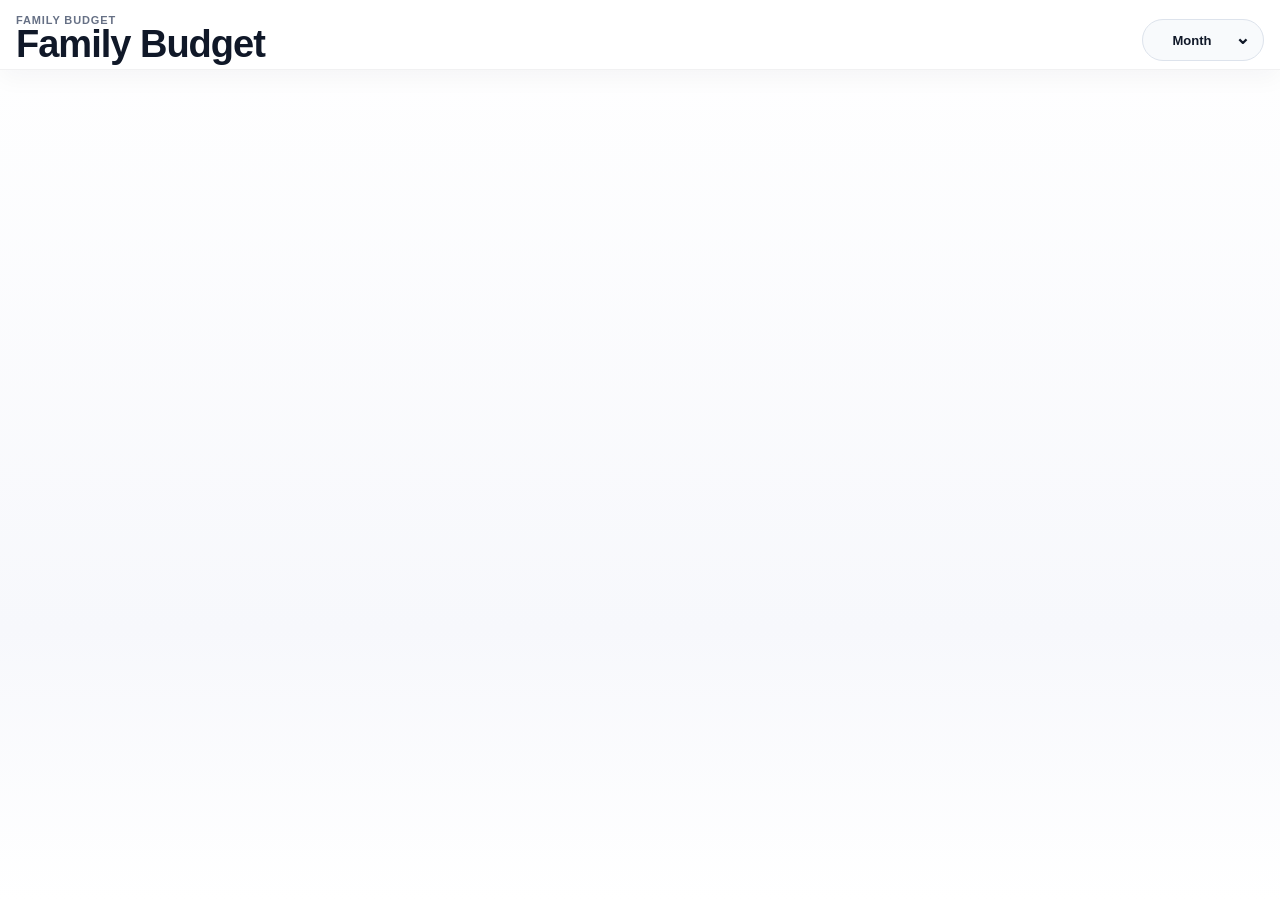
==== commit f0b52609: "Sprint 1.3 Home v2" ====
--- a/index.html
+++ b/index.html
@@ -18,7 +18,7 @@
     <header class="app-header">
       <div>
         <div class="mini-label">Family Budget</div>
-        <h1>Family</h1>
+        <h1>Family Budget</h1>
       </div>
 
       <div class="month-picker">
@@ -35,43 +35,87 @@
       </section>
 
       <section id="mainApp" class="hidden">
-        <section id="viewHome" class="view active-view">
-          <section id="miniDashboard" class="mini-dashboard hidden">
-            <div>
-              <span>Remaining this month</span>
-              <strong id="miniRemaining"></strong>
-            </div>
-            <div class="mini-dashboard-bar">
-              <div id="miniDashboardFill"></div>
-            </div>
+        <section id="viewHome" class="view active-view home-v2">
+          <section id="miniDashboard" class="home-v2-dashboard">
+            <article class="money-card income-card">
+              <div class="top-accent"></div>
+              <div class="money-icon">💚</div>
+              <div class="money-label">Income</div>
+              <strong id="homeIncomeValue">€0.00</strong>
+              <span id="homeIncomeMeta">Monthly income</span>
+            </article>
+
+            <article class="money-card expenses-card">
+              <div class="top-accent"></div>
+              <div class="money-icon">🛍️</div>
+              <div class="money-label">Expenses</div>
+              <strong id="homeExpensesValue">€0.00</strong>
+              <span id="homeExpensesMeta">0% of income</span>
+            </article>
+
+            <article class="money-card available-card">
+              <div class="top-accent"></div>
+              <div class="money-icon">🏦</div>
+              <div class="money-label">Available</div>
+              <strong id="homeAvailableValue">€0.00</strong>
+              <span id="homeAvailableMeta">0% remaining</span>
+            </article>
+
+            <strong id="miniRemaining" class="compat-hidden">€0.00</strong>
+            <div class="mini-dashboard-bar compat-hidden"><div id="miniDashboardFill"></div></div>
           </section>
 
-          <div id="userButtons" class="user-buttons"></div>
-          <div id="favoriteButtons" class="favorite-buttons"></div>
+          <section class="home-v2-section quick-section">
+            <div class="section-title-row">
+              <h2><span>⭐</span> Quick Categories</h2>
+              <button id="quickEditBtn" class="text-icon-btn" type="button" aria-label="Edit quick categories">✎</button>
+            </div>
+            <div id="favoriteButtons" class="quick-chip-row"></div>
+          </section>
 
-          <section id="heroCard" class="hero-card hidden">
-            <div class="hero-top">
+          <section id="heroCard" class="home-v2-selected hidden">
+            <div class="selected-main">
               <div>
-                <div class="mini-label">Selected</div>
-                <div id="previewCategory" class="hero-category"></div>
+                <span>Selected</span>
+                <strong id="previewCategory"></strong>
               </div>
-              <div class="hero-balance">
-                <div class="mini-label">Balance</div>
-                <div id="previewBalance" class="balance-amount"></div>
+              <div class="selected-balance">
+                <span>Balance</span>
+                <strong id="previewBalance"></strong>
               </div>
             </div>
             <div class="progress-track"><div id="progressFill" class="progress-fill"></div></div>
-            <div class="stats-grid">
+            <div class="selected-stats">
               <div><span>Budget</span><strong id="previewBudget"></strong></div>
               <div><span>Spent</span><strong id="previewSpent"></strong></div>
             </div>
           </section>
 
-          <section class="input-panel">
-            <label><span>Category</span><select id="categorySelect"></select></label>
-            <label><span>Amount</span><input id="amountInput" type="number" inputmode="decimal" placeholder="0.00"></label>
-            <button id="addBtn" type="button">Add Expense</button>
+          <section class="home-v2-amount-card">
+            <div class="amount-head">
+              <label for="amountInput">Amount</label>
+              <span>EUR</span>
+            </div>
+            <div class="amount-field">
+              <span>€</span>
+              <input id="amountInput" type="number" inputmode="decimal" placeholder="0,00">
+            </div>
+            <button id="addBtn" type="button"><span>＋</span>Add Expense</button>
           </section>
+
+          <details class="home-v2-advanced">
+            <summary>Advanced</summary>
+            <div class="advanced-grid">
+              <div class="advanced-block">
+                <span>User</span>
+                <div id="userButtons" class="user-buttons"></div>
+              </div>
+              <label>
+                <span>Category</span>
+                <select id="categorySelect"></select>
+              </label>
+            </div>
+          </details>
 
           <section id="undoCard" class="undo-card hidden">
             <div><span>Last added on this device</span><strong id="lastExpenseText"></strong></div>
@@ -124,8 +168,8 @@
             <div class="screen-title">Settings</div>
             <div class="settings-list">
               <div class="settings-row"><span>App</span><strong>Family Budget</strong></div>
-              <div class="settings-row"><span>Version</span><strong>Sprint 1.2.1</strong></div>
-              <div class="settings-row"><span>Backend</span><strong>Sprint 1.2.1</strong></div>
+              <div class="settings-row"><span>Version</span><strong>Sprint 1.3</strong></div>
+              <div class="settings-row"><span>Backend</span><strong>Sprint 1.3</strong></div>
               <div class="settings-row"><span>Active month</span><strong id="settingsMonth"></strong></div>
               <div class="settings-row"><span>Active user</span><strong id="settingsUser"></strong></div>
               <button id="createMonthBtn" class="settings-action" type="button">Create Next Month</button>
--- a/style.css
+++ b/style.css
@@ -17,193 +17,478 @@
 .tx-delete.hidden{display:none!important}
 
 
-/* Sprint 1.2.1 — Safe Restore / Visual Polish
-   Safe CSS-only layer over v6.6. No HTML replacement. */
-
+/* Sprint 1.3 — Home v2 from scratch */
 :root{
-  --fb-bg:#f6f7fb;
-  --fb-card:#ffffff;
-  --fb-text:#111827;
-  --fb-muted:#64748b;
-  --fb-border:#e5e7eb;
+  --fb-page:#f6f7fb;
+  --fb-surface:#ffffff;
+  --fb-text:#101828;
+  --fb-muted:#667085;
+  --fb-line:#e4e7ec;
   --fb-green:#16a34a;
   --fb-red:#ef4444;
   --fb-blue:#2563eb;
   --fb-purple:#6d28d9;
 }
 
-/* Light premium shell */
 body{
-  background:var(--fb-bg)!important;
+  background:var(--fb-page)!important;
+  color:var(--fb-text)!important;
+}
+
+.app-shell,
+.phone-app{
+  background:linear-gradient(180deg,#ffffff 0%,#f7f8fc 70%,#ffffff 100%)!important;
   color:var(--fb-text)!important;
 }
 
 .app-header{
   background:rgba(255,255,255,.94)!important;
   color:var(--fb-text)!important;
-  border-bottom:1px solid rgba(15,23,42,.05)!important;
+  border-bottom:1px solid rgba(16,24,40,.06)!important;
+  box-shadow:0 8px 24px rgba(16,24,40,.04)!important;
 }
 
 .app-header h1{
   color:var(--fb-text)!important;
-  letter-spacing:-.8px!important;
+  letter-spacing:-1px!important;
 }
 
 .mini-label{
+  color:#667085!important;
+  text-shadow:none!important;
+}
+
+.month-button{
+  background:#f8fafc!important;
+  color:var(--fb-text)!important;
+  border:1px solid #dde3ec!important;
+  box-shadow:none!important;
+}
+
+.home-v2{
+  padding:0 0 94px!important;
+  background:transparent!important;
+}
+
+.home-v2-dashboard{
+  display:grid!important;
+  grid-template-columns:1fr 1fr;
+  gap:12px;
+  padding:14px;
+  margin:0!important;
+  background:transparent!important;
+  border:0!important;
+  box-shadow:none!important;
+}
+
+.money-card{
+  position:relative;
+  overflow:hidden;
+  border-radius:22px;
+  padding:16px 14px 14px;
+  min-height:138px;
+  border:1px solid var(--fb-line);
+  box-shadow:0 14px 36px rgba(16,24,40,.075);
+  background:#fff;
+}
+
+.money-card .top-accent{
+  position:absolute;
+  top:0;
+  left:0;
+  right:0;
+  height:4px;
+}
+
+.money-icon{
+  width:44px;
+  height:44px;
+  border-radius:50%;
+  display:grid;
+  place-items:center;
+  background:rgba(255,255,255,.76);
+  box-shadow:inset 0 0 0 1px rgba(16,24,40,.05);
+  font-size:22px;
+  margin-bottom:12px;
+}
+
+.money-label{
+  font-size:15px;
+  line-height:1;
+  font-weight:900;
+  margin-bottom:10px;
+}
+
+.money-card strong{
+  display:block;
+  font-size:28px;
+  line-height:1;
+  font-weight:950;
+  letter-spacing:-1px;
+  color:var(--fb-text)!important;
+  margin-bottom:8px;
+}
+
+.money-card span{
   color:var(--fb-muted)!important;
-  text-shadow:none!important;
-}
-
-.month-button{
-  background:#f4f5f8!important;
-  color:var(--fb-text)!important;
-  border:1px solid #dde1ea!important;
-  box-shadow:none!important;
-}
-
-/* Card styling */
-.screen-card,
-#heroCard,
-.input-panel,
-.undo-card{
-  background:var(--fb-card)!important;
-  color:var(--fb-text)!important;
-  border:1px solid var(--fb-border)!important;
-  border-radius:22px!important;
-  box-shadow:0 14px 34px rgba(15,23,42,.07)!important;
-}
-
-.screen-card strong,
-#heroCard strong,
-.input-panel strong{
-  color:var(--fb-text)!important;
-}
-
-.screen-card span,
-#heroCard span,
-.input-panel span,
-.settings-note{
-  color:var(--fb-muted)!important;
-}
-
-/* Top remaining card polish */
-#miniDashboard,
-.mini-dashboard,
-.screen-card:first-of-type{
-  background:linear-gradient(180deg,#eff6ff 0%,#ffffff 100%)!important;
-  border:1px solid #bfdbfe!important;
-}
-
-#miniRemaining,
-#miniDashboard strong,
-.mini-dashboard strong{
-  color:#0f172a!important;
-}
-
-#miniDashboardFill,
-.mini-dashboard-bar > div{
-  background:linear-gradient(90deg,#22c55e,#16a34a)!important;
-}
-
-/* User/category buttons as softer chips */
-.user-button,
-.favorite-button{
+  font-size:12px;
+  font-weight:800;
+}
+
+.income-card{
+  background:linear-gradient(180deg,#ecfdf3 0%,#ffffff 100%);
+}
+.income-card .top-accent{background:#16a34a}
+.income-card .money-label{color:#14833b}
+
+.expenses-card{
+  background:linear-gradient(180deg,#fff1f2 0%,#ffffff 100%);
+}
+.expenses-card .top-accent{background:#ef4444}
+.expenses-card .money-label{color:#dc2626}
+
+.available-card{
+  grid-column:1 / -1;
+  background:linear-gradient(180deg,#eff6ff 0%,#ffffff 100%);
+}
+.available-card .top-accent{background:#2563eb}
+.available-card .money-label{color:#2563eb}
+.available-card strong{font-size:34px}
+
+.quick-section{
+  padding:0 14px;
+  margin:2px 0 18px;
+}
+
+.section-title-row{
+  display:flex;
+  align-items:center;
+  justify-content:space-between;
+  margin-bottom:12px;
+}
+
+.section-title-row h2{
+  margin:0;
+  font-size:22px;
+  line-height:1;
+  font-weight:950;
+  letter-spacing:-.45px;
+  color:var(--fb-text);
+}
+
+.text-icon-btn{
+  width:38px!important;
+  height:34px!important;
+  min-height:34px!important;
+  padding:0!important;
+  display:grid;
+  place-items:center;
+  border-radius:12px!important;
+  background:#f4f0ff!important;
+  border:0!important;
+  color:#6d28d9!important;
+  box-shadow:none!important;
+  font-size:17px!important;
+}
+
+.quick-chip-row{
+  display:flex!important;
+  gap:10px;
+  overflow-x:auto;
+  padding:1px 0 7px;
+  scrollbar-width:none;
+}
+.quick-chip-row::-webkit-scrollbar{display:none}
+
+.quick-chip{
+  flex:0 0 86px;
+  height:96px;
+  border-radius:18px!important;
+  border:1px solid #dce2ea!important;
   background:#ffffff!important;
   color:var(--fb-text)!important;
-  border:1px solid var(--fb-border)!important;
-  box-shadow:0 10px 24px rgba(15,23,42,.05)!important;
-  border-radius:18px!important;
-}
-
-.user-button.active,
-.favorite-button.active{
+  box-shadow:0 10px 26px rgba(16,24,40,.06)!important;
+  display:flex!important;
+  flex-direction:column;
+  align-items:center;
+  justify-content:center;
+  gap:8px;
+  padding:10px!important;
+}
+
+.quick-chip span{
+  display:block;
+  font-size:27px;
+  line-height:1;
+  color:inherit!important;
+}
+
+.quick-chip strong{
+  font-size:13px;
+  font-weight:850;
+  color:inherit!important;
+  white-space:nowrap;
+}
+
+.quick-chip.active{
+  border-color:#16a34a!important;
   background:#ecfdf3!important;
   color:#087531!important;
-  border-color:var(--fb-green)!important;
-  box-shadow:0 0 0 2px rgba(22,163,74,.12),0 10px 24px rgba(15,23,42,.05)!important;
-}
-
-/* Selected category card */
-#heroCard{
+  box-shadow:0 0 0 2px rgba(22,163,74,.13),0 10px 26px rgba(16,24,40,.06)!important;
+}
+
+.more-chip span{
+  letter-spacing:2px;
+  color:#667085!important;
+}
+
+.home-v2-selected{
+  margin:0 14px 14px!important;
+  padding:14px!important;
+  border-radius:22px!important;
   background:#ffffff!important;
+  color:var(--fb-text)!important;
+  border:1px solid var(--fb-line)!important;
+  box-shadow:0 12px 30px rgba(16,24,40,.06)!important;
+}
+
+.selected-main{
+  display:flex;
+  justify-content:space-between;
+  align-items:flex-start;
+  gap:16px;
+}
+
+.home-v2-selected span,
+.selected-stats span{
+  color:var(--fb-muted)!important;
+  font-size:12px!important;
+  font-weight:850!important;
+  text-transform:none!important;
+}
+
+.home-v2-selected strong{
+  color:var(--fb-text)!important;
+}
+
+.selected-balance{
+  text-align:right;
 }
 
 .progress-track{
+  height:10px!important;
   background:#e5e7eb!important;
+  border-radius:999px!important;
+  overflow:hidden!important;
+  margin:12px 0!important;
 }
 
 .progress-fill{
+  height:100%!important;
   background:linear-gradient(90deg,#22c55e,#16a34a)!important;
-}
-
-/* Form area */
-label,
-.input-panel label{
-  color:var(--fb-muted)!important;
-}
-
-select,
-input{
-  background:#ffffff!important;
-  color:var(--fb-text)!important;
-  border:1px solid #dce2ea!important;
-  box-shadow:none!important;
-}
-
-input::placeholder{
-  color:#9ca3af!important;
-}
-
-#addBtn{
+  border-radius:999px!important;
+}
+
+.selected-stats{
+  display:grid!important;
+  grid-template-columns:1fr 1fr;
+  gap:10px;
+}
+
+.selected-stats div{
+  background:#f8fafc!important;
+  border:1px solid #eef2f7!important;
+  border-radius:16px!important;
+  padding:10px!important;
+}
+
+.home-v2-amount-card{
+  margin:0 14px 14px;
+  background:#ffffff;
+  border:1px solid var(--fb-line);
+  border-radius:22px;
+  box-shadow:0 12px 30px rgba(16,24,40,.06);
+  padding:14px;
+}
+
+.amount-head{
+  display:flex;
+  align-items:center;
+  justify-content:space-between;
+  margin-bottom:10px;
+}
+
+.amount-head label{
+  color:var(--fb-text)!important;
+  font-size:18px;
+  font-weight:950;
+}
+
+.amount-head span{
+  background:#f3f4f6;
+  border:1px solid #e5e7eb;
+  color:#344054!important;
+  border-radius:999px;
+  padding:7px 12px;
+  font-weight:850;
+}
+
+.amount-field{
+  height:58px;
+  border:1px solid #dce2ea;
+  border-radius:15px;
+  background:#ffffff;
+  display:flex;
+  align-items:center;
+  gap:10px;
+  padding:0 14px;
+  margin-bottom:12px;
+}
+
+.amount-field span{
+  color:#667085!important;
+  font-size:24px;
+  font-weight:850;
+}
+
+.amount-field input{
+  border:0!important;
+  background:transparent!important;
+  box-shadow:none!important;
+  color:var(--fb-text)!important;
+  padding:0!important;
+  min-height:0!important;
+  font-size:30px!important;
+  font-weight:850!important;
+}
+
+.amount-field input:focus{
+  outline:none!important;
+}
+
+.home-v2-amount-card #addBtn{
+  min-height:56px!important;
+  border-radius:15px!important;
   background:linear-gradient(135deg,#11a052,#087a3b)!important;
   color:#ffffff!important;
   border:0!important;
   box-shadow:0 14px 28px rgba(8,122,59,.22)!important;
-  border-radius:16px!important;
-}
-
-/* Bottom nav */
+  display:flex!important;
+  align-items:center!important;
+  justify-content:center!important;
+  gap:10px!important;
+  font-size:19px!important;
+}
+
+.home-v2-amount-card #addBtn span{
+  width:28px;
+  height:28px;
+  border-radius:50%;
+  background:#ffffff;
+  color:#0b8a43!important;
+  display:grid;
+  place-items:center;
+  font-weight:950;
+}
+
+.home-v2-advanced{
+  margin:0 14px 90px;
+  border-radius:20px;
+  overflow:hidden;
+  border:1px solid var(--fb-line);
+  background:#ffffff;
+  box-shadow:0 12px 30px rgba(16,24,40,.05);
+}
+
+.home-v2-advanced summary{
+  cursor:pointer;
+  list-style:none;
+  padding:16px;
+  color:#6d28d9;
+  background:#faf7ff;
+  font-weight:950;
+}
+
+.home-v2-advanced summary::-webkit-details-marker{display:none}
+
+.advanced-grid{
+  display:grid;
+  gap:12px;
+  padding:14px;
+}
+
+.advanced-block{
+  display:grid;
+  gap:8px;
+}
+
+.advanced-block>span,
+.advanced-grid label span{
+  color:var(--fb-muted)!important;
+  font-size:13px;
+  font-weight:850;
+}
+
+.advanced-grid .user-buttons{
+  grid-template-columns:1fr 1fr;
+}
+
+.advanced-grid .user-button,
+.advanced-grid .favorite-button{
+  background:#ffffff!important;
+  color:var(--fb-text)!important;
+  border:1px solid var(--fb-line)!important;
+  box-shadow:none!important;
+}
+
+.advanced-grid .user-button.active{
+  background:#ecfdf3!important;
+  color:#087531!important;
+  border-color:#16a34a!important;
+}
+
+.advanced-grid select{
+  background:#ffffff!important;
+  color:var(--fb-text)!important;
+  border:1px solid #dce2ea!important;
+  box-shadow:none!important;
+}
+
+.compat-hidden{
+  position:absolute!important;
+  width:1px!important;
+  height:1px!important;
+  overflow:hidden!important;
+  clip:rect(0 0 0 0)!important;
+  white-space:nowrap!important;
+}
+
 .bottom-nav{
   background:rgba(255,255,255,.94)!important;
-  border-top:1px solid var(--fb-border)!important;
+  border-top:1px solid var(--fb-line)!important;
 }
 
 .nav-btn{
-  color:var(--fb-muted)!important;
+  color:#667085!important;
 }
 
 .nav-btn.active{
   background:#ede9fe!important;
-  color:var(--fb-purple)!important;
-}
-
-/* History and settings compatibility */
-.tx-row,
-.history-summary div,
-.settings-row{
-  background:#ffffff!important;
-  color:var(--fb-text)!important;
-  border:1px solid var(--fb-border)!important;
-}
-
-.tx-main strong,
-.tx-side strong,
-.settings-row strong{
-  color:var(--fb-text)!important;
-}
-
-.tx-main span,
-.settings-row span{
-  color:var(--fb-muted)!important;
-}
-
-/* Mobile breathing room */
-.view{
-  padding-bottom:88px!important;
-}
-
-@media (max-width:520px){
-  .app-header h1{
-    font-size:30px!important;
+  color:#6d28d9!important;
+}
+
+.toast{
+  color:var(--fb-text)!important;
+}
+
+@media (min-width:720px){
+  .home-v2-dashboard{
+    grid-template-columns:repeat(3,1fr);
   }
-}
+  .available-card{
+    grid-column:auto;
+  }
+  .available-card strong{
+    font-size:28px;
+  }
+}
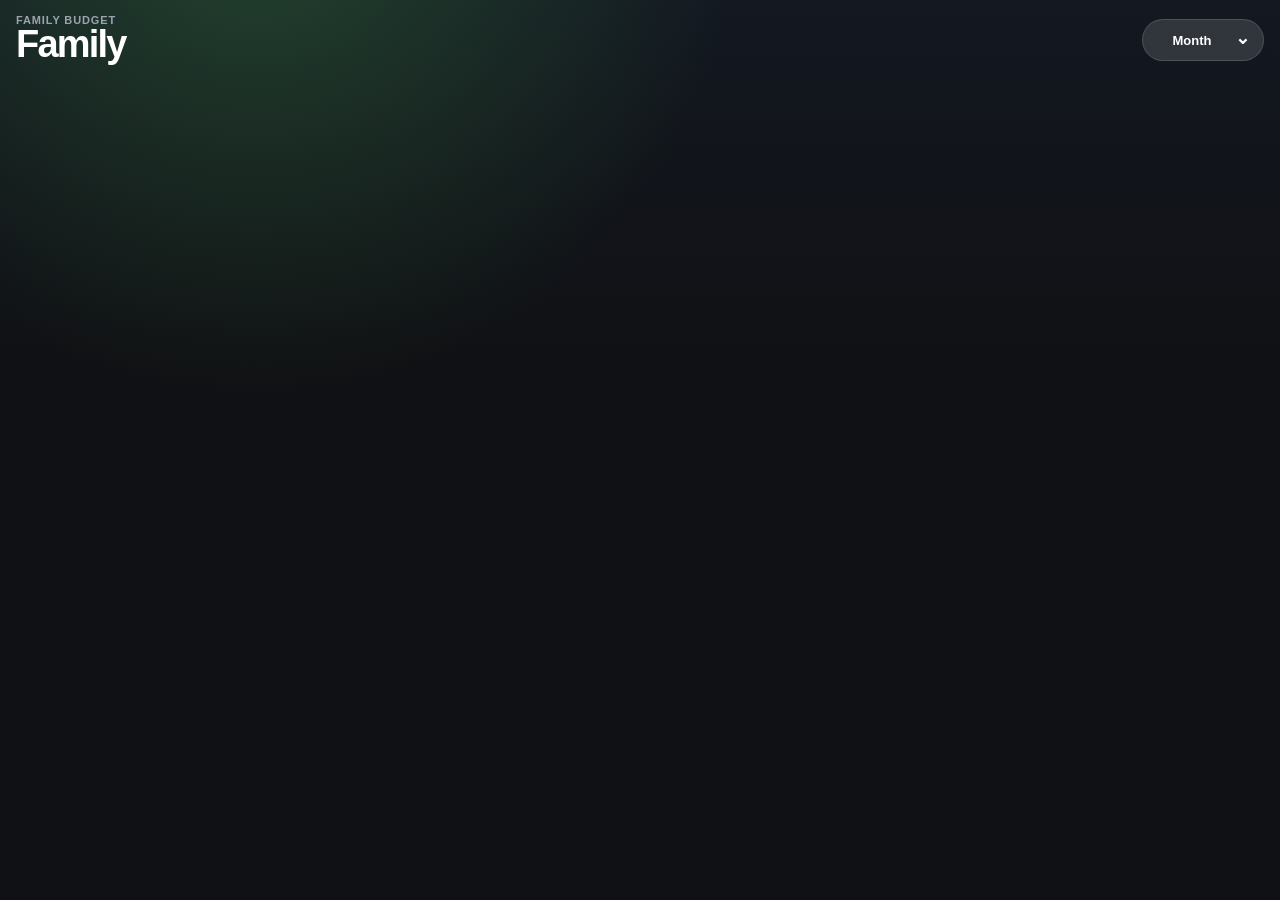
==== commit 8cea33cc: "Restore v6.6 stable and add Home V2 Phase 3 preview" ====
--- a/index.html
+++ b/index.html
@@ -18,7 +18,7 @@
     <header class="app-header">
       <div>
         <div class="mini-label">Family Budget</div>
-        <h1>Family Budget</h1>
+        <h1>Family</h1>
       </div>
 
       <div class="month-picker">
@@ -35,87 +35,43 @@
       </section>
 
       <section id="mainApp" class="hidden">
-        <section id="viewHome" class="view active-view home-v2">
-          <section id="miniDashboard" class="home-v2-dashboard">
-            <article class="money-card income-card">
-              <div class="top-accent"></div>
-              <div class="money-icon">💚</div>
-              <div class="money-label">Income</div>
-              <strong id="homeIncomeValue">€0.00</strong>
-              <span id="homeIncomeMeta">Monthly income</span>
-            </article>
-
-            <article class="money-card expenses-card">
-              <div class="top-accent"></div>
-              <div class="money-icon">🛍️</div>
-              <div class="money-label">Expenses</div>
-              <strong id="homeExpensesValue">€0.00</strong>
-              <span id="homeExpensesMeta">0% of income</span>
-            </article>
-
-            <article class="money-card available-card">
-              <div class="top-accent"></div>
-              <div class="money-icon">🏦</div>
-              <div class="money-label">Available</div>
-              <strong id="homeAvailableValue">€0.00</strong>
-              <span id="homeAvailableMeta">0% remaining</span>
-            </article>
-
-            <strong id="miniRemaining" class="compat-hidden">€0.00</strong>
-            <div class="mini-dashboard-bar compat-hidden"><div id="miniDashboardFill"></div></div>
+        <section id="viewHome" class="view active-view">
+          <section id="miniDashboard" class="mini-dashboard hidden">
+            <div>
+              <span>Remaining this month</span>
+              <strong id="miniRemaining"></strong>
+            </div>
+            <div class="mini-dashboard-bar">
+              <div id="miniDashboardFill"></div>
+            </div>
           </section>
 
-          <section class="home-v2-section quick-section">
-            <div class="section-title-row">
-              <h2><span>⭐</span> Quick Categories</h2>
-              <button id="quickEditBtn" class="text-icon-btn" type="button" aria-label="Edit quick categories">✎</button>
-            </div>
-            <div id="favoriteButtons" class="quick-chip-row"></div>
-          </section>
+          <div id="userButtons" class="user-buttons"></div>
+          <div id="favoriteButtons" class="favorite-buttons"></div>
 
-          <section id="heroCard" class="home-v2-selected hidden">
-            <div class="selected-main">
+          <section id="heroCard" class="hero-card hidden">
+            <div class="hero-top">
               <div>
-                <span>Selected</span>
-                <strong id="previewCategory"></strong>
+                <div class="mini-label">Selected</div>
+                <div id="previewCategory" class="hero-category"></div>
               </div>
-              <div class="selected-balance">
-                <span>Balance</span>
-                <strong id="previewBalance"></strong>
+              <div class="hero-balance">
+                <div class="mini-label">Balance</div>
+                <div id="previewBalance" class="balance-amount"></div>
               </div>
             </div>
             <div class="progress-track"><div id="progressFill" class="progress-fill"></div></div>
-            <div class="selected-stats">
+            <div class="stats-grid">
               <div><span>Budget</span><strong id="previewBudget"></strong></div>
               <div><span>Spent</span><strong id="previewSpent"></strong></div>
             </div>
           </section>
 
-          <section class="home-v2-amount-card">
-            <div class="amount-head">
-              <label for="amountInput">Amount</label>
-              <span>EUR</span>
-            </div>
-            <div class="amount-field">
-              <span>€</span>
-              <input id="amountInput" type="number" inputmode="decimal" placeholder="0,00">
-            </div>
-            <button id="addBtn" type="button"><span>＋</span>Add Expense</button>
+          <section class="input-panel">
+            <label><span>Category</span><select id="categorySelect"></select></label>
+            <label><span>Amount</span><input id="amountInput" type="number" inputmode="decimal" placeholder="0.00"></label>
+            <button id="addBtn" type="button">Add Expense</button>
           </section>
-
-          <details class="home-v2-advanced">
-            <summary>Advanced</summary>
-            <div class="advanced-grid">
-              <div class="advanced-block">
-                <span>User</span>
-                <div id="userButtons" class="user-buttons"></div>
-              </div>
-              <label>
-                <span>Category</span>
-                <select id="categorySelect"></select>
-              </label>
-            </div>
-          </details>
 
           <section id="undoCard" class="undo-card hidden">
             <div><span>Last added on this device</span><strong id="lastExpenseText"></strong></div>
@@ -168,8 +124,8 @@
             <div class="screen-title">Settings</div>
             <div class="settings-list">
               <div class="settings-row"><span>App</span><strong>Family Budget</strong></div>
-              <div class="settings-row"><span>Version</span><strong>Sprint 1.3</strong></div>
-              <div class="settings-row"><span>Backend</span><strong>Sprint 1.3</strong></div>
+              <div class="settings-row"><span>Version</span><strong>v6.6</strong></div>
+              <div class="settings-row"><span>Backend</span><strong>v6.6</strong></div>
               <div class="settings-row"><span>Active month</span><strong id="settingsMonth"></strong></div>
               <div class="settings-row"><span>Active user</span><strong id="settingsUser"></strong></div>
               <button id="createMonthBtn" class="settings-action" type="button">Create Next Month</button>
--- a/style.css
+++ b/style.css
@@ -15,480 +15,3 @@
 .tx-action.undo{background:rgba(245,158,11,.22);color:#ffdca0}
 .tx-action.deleted{background:rgba(239,68,68,.22);color:#ffb3b3}
 .tx-delete.hidden{display:none!important}
-
-
-/* Sprint 1.3 — Home v2 from scratch */
-:root{
-  --fb-page:#f6f7fb;
-  --fb-surface:#ffffff;
-  --fb-text:#101828;
-  --fb-muted:#667085;
-  --fb-line:#e4e7ec;
-  --fb-green:#16a34a;
-  --fb-red:#ef4444;
-  --fb-blue:#2563eb;
-  --fb-purple:#6d28d9;
-}
-
-body{
-  background:var(--fb-page)!important;
-  color:var(--fb-text)!important;
-}
-
-.app-shell,
-.phone-app{
-  background:linear-gradient(180deg,#ffffff 0%,#f7f8fc 70%,#ffffff 100%)!important;
-  color:var(--fb-text)!important;
-}
-
-.app-header{
-  background:rgba(255,255,255,.94)!important;
-  color:var(--fb-text)!important;
-  border-bottom:1px solid rgba(16,24,40,.06)!important;
-  box-shadow:0 8px 24px rgba(16,24,40,.04)!important;
-}
-
-.app-header h1{
-  color:var(--fb-text)!important;
-  letter-spacing:-1px!important;
-}
-
-.mini-label{
-  color:#667085!important;
-  text-shadow:none!important;
-}
-
-.month-button{
-  background:#f8fafc!important;
-  color:var(--fb-text)!important;
-  border:1px solid #dde3ec!important;
-  box-shadow:none!important;
-}
-
-.home-v2{
-  padding:0 0 94px!important;
-  background:transparent!important;
-}
-
-.home-v2-dashboard{
-  display:grid!important;
-  grid-template-columns:1fr 1fr;
-  gap:12px;
-  padding:14px;
-  margin:0!important;
-  background:transparent!important;
-  border:0!important;
-  box-shadow:none!important;
-}
-
-.money-card{
-  position:relative;
-  overflow:hidden;
-  border-radius:22px;
-  padding:16px 14px 14px;
-  min-height:138px;
-  border:1px solid var(--fb-line);
-  box-shadow:0 14px 36px rgba(16,24,40,.075);
-  background:#fff;
-}
-
-.money-card .top-accent{
-  position:absolute;
-  top:0;
-  left:0;
-  right:0;
-  height:4px;
-}
-
-.money-icon{
-  width:44px;
-  height:44px;
-  border-radius:50%;
-  display:grid;
-  place-items:center;
-  background:rgba(255,255,255,.76);
-  box-shadow:inset 0 0 0 1px rgba(16,24,40,.05);
-  font-size:22px;
-  margin-bottom:12px;
-}
-
-.money-label{
-  font-size:15px;
-  line-height:1;
-  font-weight:900;
-  margin-bottom:10px;
-}
-
-.money-card strong{
-  display:block;
-  font-size:28px;
-  line-height:1;
-  font-weight:950;
-  letter-spacing:-1px;
-  color:var(--fb-text)!important;
-  margin-bottom:8px;
-}
-
-.money-card span{
-  color:var(--fb-muted)!important;
-  font-size:12px;
-  font-weight:800;
-}
-
-.income-card{
-  background:linear-gradient(180deg,#ecfdf3 0%,#ffffff 100%);
-}
-.income-card .top-accent{background:#16a34a}
-.income-card .money-label{color:#14833b}
-
-.expenses-card{
-  background:linear-gradient(180deg,#fff1f2 0%,#ffffff 100%);
-}
-.expenses-card .top-accent{background:#ef4444}
-.expenses-card .money-label{color:#dc2626}
-
-.available-card{
-  grid-column:1 / -1;
-  background:linear-gradient(180deg,#eff6ff 0%,#ffffff 100%);
-}
-.available-card .top-accent{background:#2563eb}
-.available-card .money-label{color:#2563eb}
-.available-card strong{font-size:34px}
-
-.quick-section{
-  padding:0 14px;
-  margin:2px 0 18px;
-}
-
-.section-title-row{
-  display:flex;
-  align-items:center;
-  justify-content:space-between;
-  margin-bottom:12px;
-}
-
-.section-title-row h2{
-  margin:0;
-  font-size:22px;
-  line-height:1;
-  font-weight:950;
-  letter-spacing:-.45px;
-  color:var(--fb-text);
-}
-
-.text-icon-btn{
-  width:38px!important;
-  height:34px!important;
-  min-height:34px!important;
-  padding:0!important;
-  display:grid;
-  place-items:center;
-  border-radius:12px!important;
-  background:#f4f0ff!important;
-  border:0!important;
-  color:#6d28d9!important;
-  box-shadow:none!important;
-  font-size:17px!important;
-}
-
-.quick-chip-row{
-  display:flex!important;
-  gap:10px;
-  overflow-x:auto;
-  padding:1px 0 7px;
-  scrollbar-width:none;
-}
-.quick-chip-row::-webkit-scrollbar{display:none}
-
-.quick-chip{
-  flex:0 0 86px;
-  height:96px;
-  border-radius:18px!important;
-  border:1px solid #dce2ea!important;
-  background:#ffffff!important;
-  color:var(--fb-text)!important;
-  box-shadow:0 10px 26px rgba(16,24,40,.06)!important;
-  display:flex!important;
-  flex-direction:column;
-  align-items:center;
-  justify-content:center;
-  gap:8px;
-  padding:10px!important;
-}
-
-.quick-chip span{
-  display:block;
-  font-size:27px;
-  line-height:1;
-  color:inherit!important;
-}
-
-.quick-chip strong{
-  font-size:13px;
-  font-weight:850;
-  color:inherit!important;
-  white-space:nowrap;
-}
-
-.quick-chip.active{
-  border-color:#16a34a!important;
-  background:#ecfdf3!important;
-  color:#087531!important;
-  box-shadow:0 0 0 2px rgba(22,163,74,.13),0 10px 26px rgba(16,24,40,.06)!important;
-}
-
-.more-chip span{
-  letter-spacing:2px;
-  color:#667085!important;
-}
-
-.home-v2-selected{
-  margin:0 14px 14px!important;
-  padding:14px!important;
-  border-radius:22px!important;
-  background:#ffffff!important;
-  color:var(--fb-text)!important;
-  border:1px solid var(--fb-line)!important;
-  box-shadow:0 12px 30px rgba(16,24,40,.06)!important;
-}
-
-.selected-main{
-  display:flex;
-  justify-content:space-between;
-  align-items:flex-start;
-  gap:16px;
-}
-
-.home-v2-selected span,
-.selected-stats span{
-  color:var(--fb-muted)!important;
-  font-size:12px!important;
-  font-weight:850!important;
-  text-transform:none!important;
-}
-
-.home-v2-selected strong{
-  color:var(--fb-text)!important;
-}
-
-.selected-balance{
-  text-align:right;
-}
-
-.progress-track{
-  height:10px!important;
-  background:#e5e7eb!important;
-  border-radius:999px!important;
-  overflow:hidden!important;
-  margin:12px 0!important;
-}
-
-.progress-fill{
-  height:100%!important;
-  background:linear-gradient(90deg,#22c55e,#16a34a)!important;
-  border-radius:999px!important;
-}
-
-.selected-stats{
-  display:grid!important;
-  grid-template-columns:1fr 1fr;
-  gap:10px;
-}
-
-.selected-stats div{
-  background:#f8fafc!important;
-  border:1px solid #eef2f7!important;
-  border-radius:16px!important;
-  padding:10px!important;
-}
-
-.home-v2-amount-card{
-  margin:0 14px 14px;
-  background:#ffffff;
-  border:1px solid var(--fb-line);
-  border-radius:22px;
-  box-shadow:0 12px 30px rgba(16,24,40,.06);
-  padding:14px;
-}
-
-.amount-head{
-  display:flex;
-  align-items:center;
-  justify-content:space-between;
-  margin-bottom:10px;
-}
-
-.amount-head label{
-  color:var(--fb-text)!important;
-  font-size:18px;
-  font-weight:950;
-}
-
-.amount-head span{
-  background:#f3f4f6;
-  border:1px solid #e5e7eb;
-  color:#344054!important;
-  border-radius:999px;
-  padding:7px 12px;
-  font-weight:850;
-}
-
-.amount-field{
-  height:58px;
-  border:1px solid #dce2ea;
-  border-radius:15px;
-  background:#ffffff;
-  display:flex;
-  align-items:center;
-  gap:10px;
-  padding:0 14px;
-  margin-bottom:12px;
-}
-
-.amount-field span{
-  color:#667085!important;
-  font-size:24px;
-  font-weight:850;
-}
-
-.amount-field input{
-  border:0!important;
-  background:transparent!important;
-  box-shadow:none!important;
-  color:var(--fb-text)!important;
-  padding:0!important;
-  min-height:0!important;
-  font-size:30px!important;
-  font-weight:850!important;
-}
-
-.amount-field input:focus{
-  outline:none!important;
-}
-
-.home-v2-amount-card #addBtn{
-  min-height:56px!important;
-  border-radius:15px!important;
-  background:linear-gradient(135deg,#11a052,#087a3b)!important;
-  color:#ffffff!important;
-  border:0!important;
-  box-shadow:0 14px 28px rgba(8,122,59,.22)!important;
-  display:flex!important;
-  align-items:center!important;
-  justify-content:center!important;
-  gap:10px!important;
-  font-size:19px!important;
-}
-
-.home-v2-amount-card #addBtn span{
-  width:28px;
-  height:28px;
-  border-radius:50%;
-  background:#ffffff;
-  color:#0b8a43!important;
-  display:grid;
-  place-items:center;
-  font-weight:950;
-}
-
-.home-v2-advanced{
-  margin:0 14px 90px;
-  border-radius:20px;
-  overflow:hidden;
-  border:1px solid var(--fb-line);
-  background:#ffffff;
-  box-shadow:0 12px 30px rgba(16,24,40,.05);
-}
-
-.home-v2-advanced summary{
-  cursor:pointer;
-  list-style:none;
-  padding:16px;
-  color:#6d28d9;
-  background:#faf7ff;
-  font-weight:950;
-}
-
-.home-v2-advanced summary::-webkit-details-marker{display:none}
-
-.advanced-grid{
-  display:grid;
-  gap:12px;
-  padding:14px;
-}
-
-.advanced-block{
-  display:grid;
-  gap:8px;
-}
-
-.advanced-block>span,
-.advanced-grid label span{
-  color:var(--fb-muted)!important;
-  font-size:13px;
-  font-weight:850;
-}
-
-.advanced-grid .user-buttons{
-  grid-template-columns:1fr 1fr;
-}
-
-.advanced-grid .user-button,
-.advanced-grid .favorite-button{
-  background:#ffffff!important;
-  color:var(--fb-text)!important;
-  border:1px solid var(--fb-line)!important;
-  box-shadow:none!important;
-}
-
-.advanced-grid .user-button.active{
-  background:#ecfdf3!important;
-  color:#087531!important;
-  border-color:#16a34a!important;
-}
-
-.advanced-grid select{
-  background:#ffffff!important;
-  color:var(--fb-text)!important;
-  border:1px solid #dce2ea!important;
-  box-shadow:none!important;
-}
-
-.compat-hidden{
-  position:absolute!important;
-  width:1px!important;
-  height:1px!important;
-  overflow:hidden!important;
-  clip:rect(0 0 0 0)!important;
-  white-space:nowrap!important;
-}
-
-.bottom-nav{
-  background:rgba(255,255,255,.94)!important;
-  border-top:1px solid var(--fb-line)!important;
-}
-
-.nav-btn{
-  color:#667085!important;
-}
-
-.nav-btn.active{
-  background:#ede9fe!important;
-  color:#6d28d9!important;
-}
-
-.toast{
-  color:var(--fb-text)!important;
-}
-
-@media (min-width:720px){
-  .home-v2-dashboard{
-    grid-template-columns:repeat(3,1fr);
-  }
-  .available-card{
-    grid-column:auto;
-  }
-  .available-card strong{
-    font-size:28px;
-  }
-}
